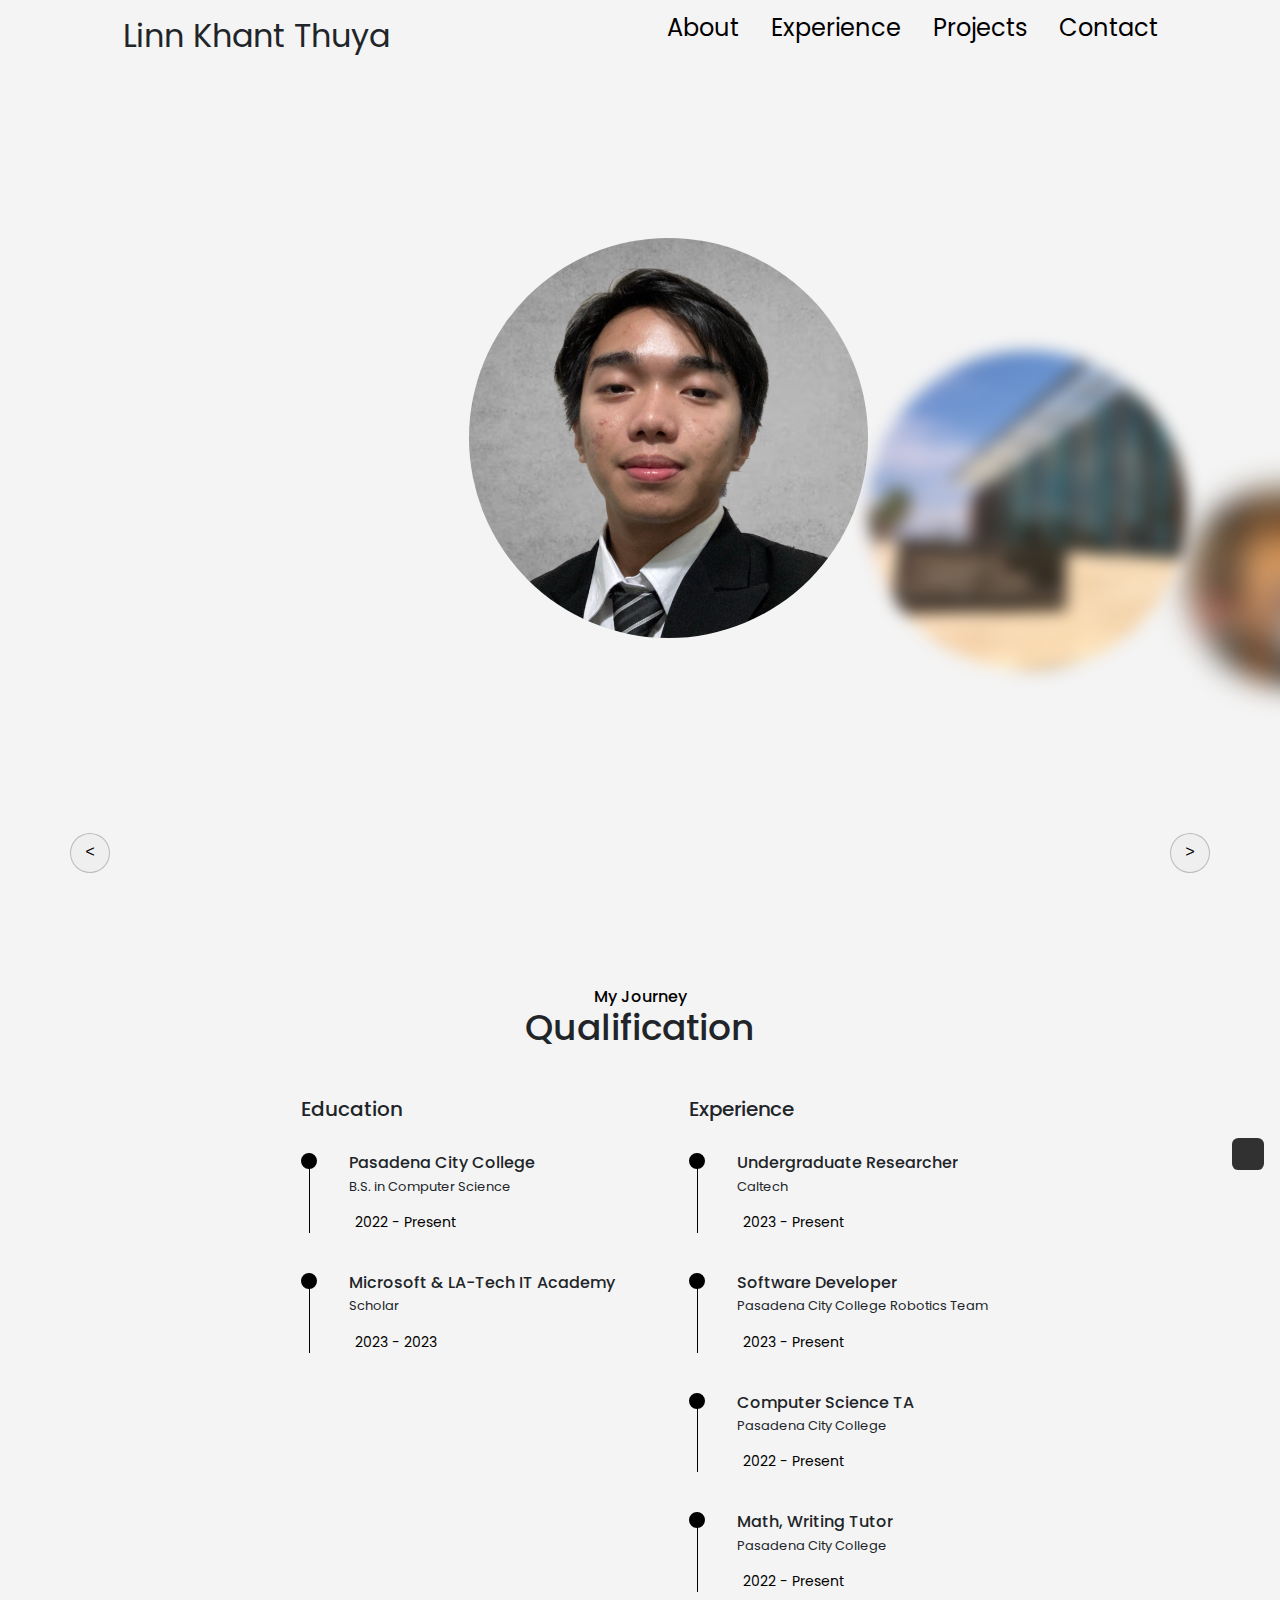
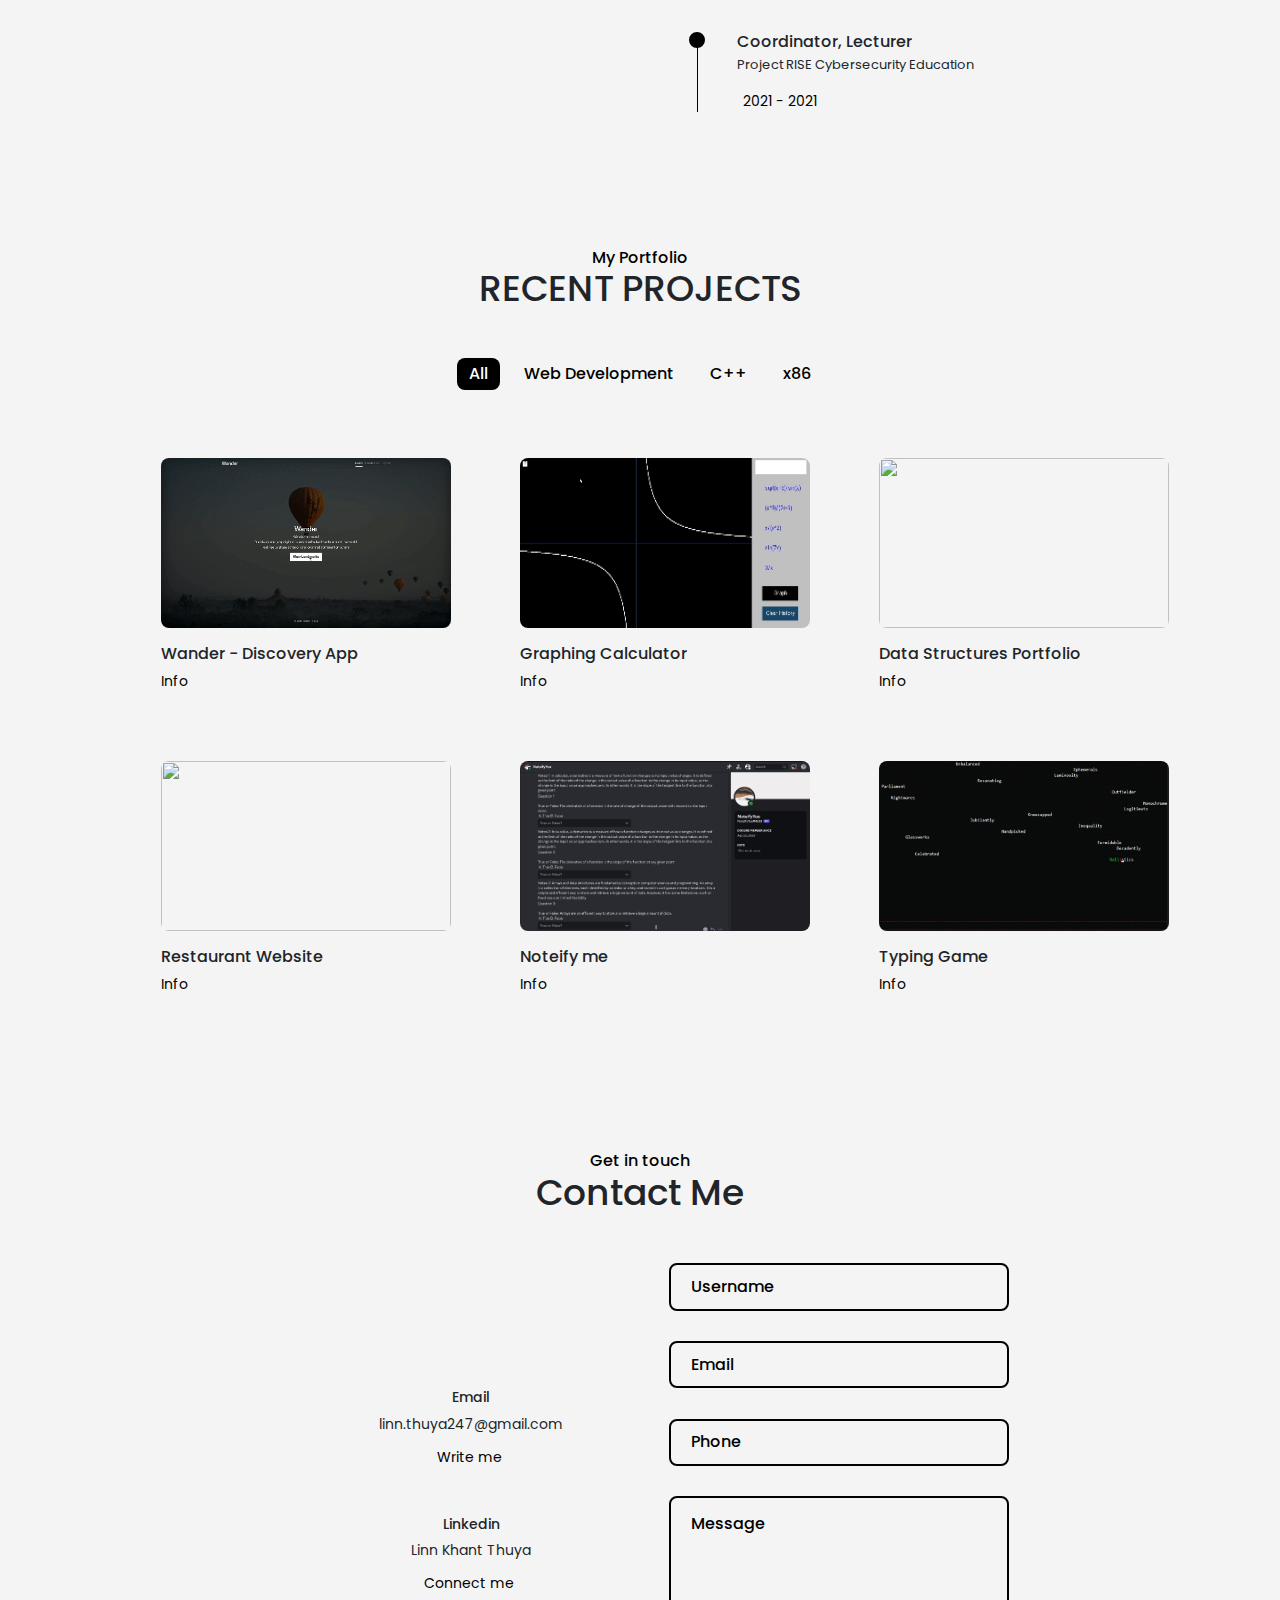
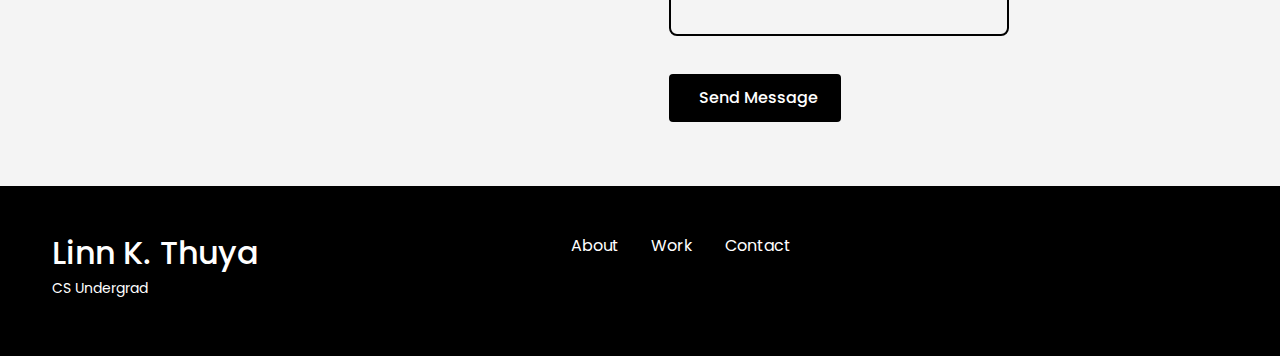
==== index.html @ 0dded54b "fixed z-index issue" ====
<!DOCTYPE html>
<html lang="en">
<head>
    <meta charset="UTF-8">
    <meta name="viewport" content="width=device-width, initial-scale=1.0">
    <title>Linn Thuya Portfolio</title>

    <!-- BOOTSTRAP -->
    <link href="https://cdn.jsdelivr.net/npm/bootstrap@5.3.3/dist/css/bootstrap.min.css" rel="stylesheet" integrity="sha384-QWTKZyjpPEjISv5WaRU9OFeRpok6YctnYmDr5pNlyT2bRjXh0JMhjY6hW+ALEwIH" crossorigin="anonymous">
    <link rel="stylesheet" href="assets/css/styles.css">
    <link rel="stylesheet" href="assets/css/mediaqueries.css">
    <!--========== FOR MAIN CAROUSEL ==========-->
    <link rel="stylesheet" href="assets/css/main_carousel.css">
    <!--========== FOR PROJECTS ==========-->
    <link rel="stylesheet" href="assets/css/port_folio.css">
    <!--========== UNICONS ==========-->
    <link rel="stylesheet" href="https://unicons.iconscout.com/release/v4.0.0/css/line.css">
    <!--========== BOXICONS ==========-->
    <link href='https://unpkg.com/boxicons@2.1.1/css/boxicons.min.css' rel='stylesheet'>

    <!--========== SWIPER CSS ==========-->
    <link rel="stylesheet" href="assets/css/swiper-bundle.min.css">

    
    
</head>
<body>

    <nav class="desktop-nav">
        <div class="logo">Linn Khant Thuya</div>
        <div>
            <ul class="nav-links">
                <li><a href="#about">About</a></li>
                <li><a href="#experience">Experience</a></li>
                <li><a href="#projects">Projects</a></li>
                <li><a href="#contact">Contact</a></li>
            </ul>
        </div>
    </nav>
    <!-- For Responsive -->
    <nav class="hamburger-nav">
        <div class="logo">Linn Khant Thuya </div>
        <div class="hamburger-menu">
            <div class="hamburger-icon" onclick="toggleMenu()">
                <!-- spans are just there to create black lines -->
                <span></span>
                <span></span>
                <span></span>
            </div>
            <div class="hamburger-links">
                <li><a href="#about" onclick="toggleMenu()">About</a></li>
                <li><a href="#experience" onclick="toggleMenu()">Experience</a></li>
                <li><a href="#projects" onclick="toggleMenu()">Projects</a></li>
                <li><a href="#contact" onclick="toggleMenu()">Contact</a></li>
            </div>
        </div>
    </nav>
    <div class="carousel">
        <div class="list">
            
            <div class="item">
                <img src="images/linn_hiking.jpg">
                <div class="introduce">
                    <div class="title">Lastly,</div>
                    <div class="topic">I HIKE!</div>
                    <div class="des">
                        <!-- 20 lorem -->
                        I enjoy being outdoors in my free time, and mountains are my favorite buddy to exercise with. This is me during my hike to Mountain High this Spring!
                    </div>
            
                </div>
            </div>
            <div class="item">
                <img src="images/linkedinpic.jpeg">
                <div class="introduce">
                    <div class="title">Hello World! I'm <a href="#">hi</a></div>
                    <div class="topic">Linn K. Thuya</div>
                    <div class="des">
                        <!-- 20 lorem -->
                        <!-- I am a CS undergrad who loves solving problems to bring us a better place. My curiosity has led me to different places from various programming paradigms to research and hardware.  I absolutely love trying out new stuff, and SWIPE RIGHT to find out more about me and what I am doing right now! -->

                        I'm a CS undergrad at Pasadena City College passionate about software development, research, and hardware. Always eager to try new things! CLICK RIGHT to learn more about me and what I'm up to! 
                    </div>
            
                </div>
            </div>

            <div class="item">
                <img src="images/cheninstitute2_cropped.jpeg">
                <div class="introduce">
                    <div class="title">I'm an undergrad research mentee at</div>
                    <div class="topic">Caltech</div>
                    <div class="des">
                        <!-- 20 lorem -->
                        Under the guidance of a post-doctorate at Caltech, I contribute to the research of mammalian brain response mechanisms through dry and wet labs. My favorite part is where I have to write Python and MatLab scripts!
                    </div>
            
                </div>
            </div>
            <div class="item">
                <img src="images/PiDay_Cropped.jpeg">
                <div class="introduce">
                    <div class="title">I write code for a</div>
                    <div class="topic">Rover</div>
                    <div class="des">
                        <!-- 20 lorem -->
                        As a software developer for the PCC Robotics team, I contribute to Python and Arduino code for the Rover which will compete in the MATE ROV Global Competition 2024! The picture is our software team hosting an Arduino workshop at our school PI DAY!
                    </div>
            
                </div>
            </div>

            <div class="item">
                <img src="images/scholarship_grouppic.JPG">
                <div class="introduce">
                    <div class="title">I am a multiple</div>
                    <div class="topic">Scholarship Recipient</div>
                    <div class="des">
                        <!-- 20 lorem -->
                        As a student from a low-income family, scholarships are life-savers for my journey! I have been awarded multiple scholarships by my college, and the best one yet - I am the recipient of the biggest scholarship award in Fall 2023.
                    </div>
            
                </div>
            </div>
            <div class="item">
                <img src="images/certi.jpeg">
                <div class="introduce">
                    <div class="title">I also work as a</div>
                    <div class="topic">Tutor</div>
                    <div class="des">
                        <!-- 20 lorem -->
                        Back in the days, I volunteered as a Coordinator and a Coach of a non-profit Cybersecurity education startup and got me hooked to helping people with their education. Right now, I currently work as a tutor in three different departments at PCC ... and also a TA in a C++ class!
                    </div>
            
                </div>
            </div>
            <div class="item">
                <img src="images/spaceappscerti.jpeg">
                <div class="introduce">
                    <div class="title">I am a NASA SpaceApps 2023</div>
                    <div class="topic">Local Lead</div>
                    <div class="des">
                        <!-- 20 lorem -->
                        As the Project Chairs of the She.Codes club at PCC, I helped spearhead the NASA SpaceApps Hackathon 2023 in the Pasadena area. We recruited over a hundred students from diverse backgrounds, judges and seasoned mentors.
                    </div>
            
                </div>
            </div>
            <div class="item">
                <img src="images/SnowMan.jpg">
                <div class="introduce">
                    <div class="title">Meet my friend,</div>
                    <div class="topic">Snow Man</div>
                    <div class="des">
                        <!-- 20 lorem -->
                        I made Snowy, a snowman (that's how I name variables) during my hike to Mountain High. Thought I should list one of my biggest achievements in my portfolio.
                    </div>
            
                </div>
            </div>
        
        </div>
        <div class="arrows">
            <button id="prev"><</button>
            <button id="next">></button>
        </div>
    </div>

    <!--===== Qualification =====-->
    <section class="qualification section">
        <h2 data-heading="My Journey" class="section__title">Qualification</h2>

        

        <div class="qualification__container container grid">
            <div class="education">
                <h3 class="qualification__title">
                    <i class="uil uil-graduation-cap"></i> Education
                </h3>

                <div class="timeline">
                    <div class="timeline__item">
                        <div class="circle__dot"></div>
                        <h3 class="timeline__title">Pasadena City College</h3>
                        <p class="timeline__text">B.S. in Computer Science</p>
                        <span class="timeline__date"><i class="uil uil-calendar-alt"></i>
                            2022 - Present
                        </span>
                    </div>
                    <div class="timeline__item">
                        <div class="circle__dot"></div>
                        <h3 class="timeline__title">Microsoft & LA-Tech IT Academy</h3>
                        <p class="timeline__text">Scholar</p>
                        <span class="timeline__date"><i class="uil uil-calendar-alt"></i>
                            2023 - 2023
                        </span>
                    </div>
                </div>
            </div>

            <div class="experience">
                <h3 class="qualification__title">
                    <i class="uil uil-suitcase"></i> Experience
                </h3>

                <div class="timeline">
                    <div class="timeline__item">
                        <div class="circle__dot"></div>
                        <h3 class="timeline__title">Undergraduate Researcher</h3>
                        <p class="timeline__text">Caltech</p>
                        <span class="timeline__date"><i class="uil uil-calendar-alt"></i>
                            2023 - Present
                        </span>
                    </div>

                    <div class="timeline__item">
                        <div class="circle__dot"></div>
                        <h3 class="timeline__title">Software Developer</h3>
                        <p class="timeline__text">Pasadena City College Robotics Team</p>
                        <span class="timeline__date"><i class="uil uil-calendar-alt"></i>
                            2023 - Present
                        </span>
                    </div>

                    <div class="timeline__item">
                        <div class="circle__dot"></div>
                        <h3 class="timeline__title">Computer Science TA</h3>
                        <p class="timeline__text">Pasadena City College</p>
                        <span class="timeline__date"><i class="uil uil-calendar-alt"></i>
                            2022 - Present
                        </span>
                    </div>

                    <div class="timeline__item">
                        <div class="circle__dot"></div>
                        <h3 class="timeline__title">Math, Writing Tutor</h3>
                        <p class="timeline__text">Pasadena City College</p>
                        <span class="timeline__date"><i class="uil uil-calendar-alt"></i>
                            2022 - Present
                        </span>
                    </div>

                    <div class="timeline__item">
                        <div class="circle__dot"></div>
                        <h3 class="timeline__title">Coordinator, Lecturer</h3>
                        <p class="timeline__text">Project RISE Cybersecurity Education</p>
                        <span class="timeline__date"><i class="uil uil-calendar-alt"></i>
                            2021 - 2021
                        </span>
                    </div>

                </div>
            </div>

            
        </div>
    </section>

    <!--===== Work =====-->
    <section class="work section" id="work">
        <h2 data-heading="My Portfolio" class="section__title">RECENT PROJECTS</h2>

        <div class="work__filters">
            <span class="work__item active-work" data-filter="all">All</span>
            <span class="work__item" data-filter=".web">Web Development</span>
            <span class="work__item" data-filter=".cpp">C++</span>
            <span class="work__item" data-filter=".x86">x86</span>
        </div>

        <div class="work__container container grid">
            <div class="work__card mix web">
                <img src="gifs/WanderOverview.gif" alt="" class="work__img">
                <h3 class="work__title">Wander - Discovery App</h3>
                <span class="work__button" >Info
                    <i class="uil uil-arrow-right work__button-icon"></i>
                </span>
                <div class="portfolio__item-details">
                    <h3 class="details__title">Wander - Discovery App</h3>
                    <p class="details__description">
                        <ul class="details__list">
                            <li>register, authenticate, and perform CRUD functions on landmarks</li>
                            <li>explore and discover landmarks posted by other users</li>
                            <li>scroll around the map and leave reviews</li>
                            <li>offers a seamless experience for discovering new places</li>
                        </ul>
                    </p>
                    <ul class="details__info">
                        <li>Technologies - <span>html css node.js mongodb mapbox</span></li>
                        <li>Github - <span><a href="https://github.com/linnkhant07/WanderPersonalProject" target="_blank">Visit Repo &#8599;</a></span></li>
                    </ul>
                </div>
            </div>
            <div class="work__card mix cpp">
                <img src="gifs/graphingCalculator.gif" alt="" class="work__img">
                <h3 class="work__title">Graphing Calculator</h3>
                <span class="work__button">Info
                    <i class="uil uil-arrow-right work__button-icon"></i>
                </span>
                <div class="portfolio__item-details">
                    <h3 class="details__title">Graphing Calculator</h3>
                    <p class="details__description">
                        <ul class="details__list">
                            <li>input mathematical expressions and generate graphs</li>
                            <li>includes essential features like zooming, scrolling, and a history bar</li>
                            <li>provides a smooth experience for exploring mathematical concepts</li>
                            <li>stores previous functions in a text file for easy recall across sessions</li>
                        </ul>
                    </p>
                    <ul class="details__info">
                        <li>Technologies - <span>c++ sfml rpn shunting-yard </span></li>
                        <li>Github - <span><a href="https://github.com/linnkhant07/graphing_calculator" target="_blank">Visit Repo &#8599;</a></span></li>
                    </ul>
                </div>
            </div>
            <div class="work__card mix cpp">
                <img src="https://upload.wikimedia.org/wikipedia/commons/f/fd/AVL_Tree_Example.gif" alt="" class="work__img">
                <h3 class="work__title">Data Structures Portfolio</h3>
                <span class="work__button">Info
                    <i class="uil uil-arrow-right work__button-icon"></i>
                </span>
                <div class="portfolio__item-details">
                    <h3 class="details__title">Data Structures Portfolio</h3>
                    <p class="details__description">
                    <ul class="details__list">
                        <li>collection of projects from OOP and Data Structures courses.</li>
                        <li>covers AVL trees, binary trees, heaps, stacks, queues, and various linked lists.</li>
                        <li>emphasizes object-oriented design principles and class implementations.</li>
                        <li>includes a suite of unit tests for validation and verification purposes.</li>
                    </ul>   
                        </p>
                    <ul class="details__info">
                        <li>Technologies - <span>c++</span></li>
                        <li>Github - <span><a href="https://github.com/linnkhant07/Data-Structures-PortFolio" target="_blank">Visit Repo &#8599;</a></span></li>
                    </ul>
                </div>
            </div>

            <div class="work__card mix web">
                <img src="gifs/restaurant.gif" alt="" class="work__img">
                <h3 class="work__title">Restaurant Website</h3>
                <span class="work__button">Info
                    <i class="uil uil-arrow-right work__button-icon"></i>
                </span>
                <div class="portfolio__item-details">
                    <h3 class="details__title">Restaurant Website</h3>
                    <p class="details__description">A prototype frontend website for a local Burmese restaurant. It showcases the restaurant's menu, today's specials, location, and contact information, providing visitors with an easy-to-use interface to explore the restaurant's offerings.</p>
                    <ul class="details__info">
                        <li>Technologies - <span>html css bootstrap</span></li>
                        <li>Github - <span><a href="https://github.com/linnkhant07/Restaurant-Website/tree/main" target="_blank">Visit Repo &#8599;</a></span></li>
                    </ul>
                </div>
            </div>

            <div class="work__card mix web">
                <img src="gifs/NoteifyMe.gif" alt="" class="work__img">
                <h3 class="work__title">Noteify me</h3>
                <span class="work__button">Info
                    <i class="uil uil-arrow-right work__button-icon"></i>
                </span>
                <div class="portfolio__item-details">
                    <h3 class="details__title">Noteify Me</h3>
                    <p class="details__description"><ul class="details__list">
                        <li>enhance learning through automatic active recall</li>
                        <li>store your school notes and get them turned into interactive quizzes</li>
                        <li>receive daily quiz questions on Discord</li>
                        <li>get instant feedback on your quiz answers</li>
                        <li>project built for UCLA Hacks 2023</li>
                    </ul></p>
                    <ul class="details__info">
                        <li>Technologies - <span>node.js mongodb openai-api discord-api</span></li>
                        <li>Github - <span><a href="https://github.com/linnkhant07/NoteifyMe-UCLA-HACKS23" target="_blank">Visit Repo &#8599;</a></span></li>
                    </ul>
                </div>
            </div>
            <div class="work__card mix x86">
                <img src="images/TypingGame.jpg" alt="" class="work__img">
                <h3 class="work__title">Typing Game</h3>
                <span class="work__button">Info
                    <i class="uil uil-arrow-right work__button-icon"></i>
                </span>
                <div class="portfolio__item-details">
                    <h3 class="details__title">Assembly Typing Game</h3>
                    <p class="details__description">
                        <ul class="details__list">
                            <li>practice typing while familiarizing with assembly language</li>
                            <li>offers three difficulties - easy, medium and hard</li>
                            <li>Monitor your progress via a scoring system</li>
                            <li>navigate through a user-friendly interface</li>
                     </ul>
                </p>
                    <ul class="details__info">
                        <li>Technologies - <span>Assemblyx86 Irvine-Library</span></li>
                        <li>Github - <span><a href="https://github.com/linnkhant07/Typing-Game" target="_blank">Visit Repo &#8599;</a></span></li>
                    </ul>
                </div>
            </div>

        </div>
    </section>
    
    <!-- Portfolio Popup -->
    <div class="portfolio__popup">
        <div class="portfolio__popup-inner">
            <div class="portfolio__popup-content grid">
                <span class="portfolio__popup-close"><i class="uil uil-times"></i></span>
                <div class="pp__thumbnail">
                    <img src="assets/img/work-2.webp" alt="" class="portfolio__popup-img">
                </div>
                <div class="portfolio__popup-info">
                    <div class="portfolio__popup-subtitle">Featured - <span>Design</span></div>
                    <div class="portfolio__popup-body">
                        <h3 class="details__title">App for tecnology & services</h3>
                        <p class="details__description">Lorem ipsum, dolor sit amet consectetur adipisicing elit.
                            Earum impedit voluptatibus minima.</p>
                        <ul class="details__info">
                            <li>Created - <span>4 dec 2020</span></li>
                            <li>Technologies - <span>html css</span></li>
                            <li>Role - <span>frontend</span></li>
                            <li>View - <span><a href="#">www.domain.com</a></span></li>
                        </ul>
                    </div>
                </div>
            </div>
        </div>
    </div>

    <!--===== Contact =====-->
    <section class="contact section" id="contact">
        <h2 data-heading="Get in touch" class="section__title">Contact Me</h2>

        <div class="contact__container container grid">
            <div class="contact__content">
                <div class="contact__info">
                    <div class="contact__card">
                        <i class="uil uil-envelope-edit contact__card-icon"></i>
                        <h3 class="contact__card-title">Email</h3>
                        <span class="contact__card-data">linn.thuya247@gmail.com</span>
                        <a href="mailto:examplemail@gmail.com" class="contact__button">
                            Write me <i class="uil uil-arrow-right contact__button-icon"></i>
                        </a>
                    </div>

                    <div class="contact__card">
                        <i class="uil uil-linkedin contact__card-icon"></i>
                        <h3 class="contact__card-title">Linkedin</h3>
                        <span class="contact__card-data">Linn Khant Thuya</span>
                        <a href="https://www.linkedin.com/in/linn-khant-thuya-b82155269/" class="contact__button">
                            Connect me <i class="uil uil-arrow-right contact__button-icon"></i>
                        </a>
                    </div>

                </div>
            </div>

            <div class="contact__content">
                <form action="" class="contact__form">
                    <div class="input__container">
                        <input type="text" class="input">
                        <label for="">Username</label>
                        <span>Username</span>
                    </div>
                    <div class="input__container">
                        <input type="email" class="input">
                        <label for="">Email</label>
                        <span>Email</span>
                    </div>
                    <div class="input__container">
                        <input type="tel" class="input">
                        <label for="">Phone</label>
                        <span>Phone</span>
                    </div>
                    <div class="input__container textarea">
                        <textarea name="" id="" class="input"></textarea>
                        <label for="">Message</label>
                        <span>Message</span>
                    </div>
                    <button type="submit" class="button"><i class="uil uil-navigator button__icon"></i>
                        Send Message
                    </button>
                </form>
            </div>
        </div>
    </section>    

    <!--========== FOOTER ==========-->
    <footer class="footer">
        <div class="footer__bg">
            <div class="footer__container container grid">
                <div>
                    <h1 class="footer__title">Linn K. Thuya</h1>
                    <span class="footer__subtitle">CS Undergrad</span>
                </div>

                <ul class="footer__links">
                    <li>
                        <a href="#services" class="footer__link">About</a>
                    </li>
                    <li>
                        <a href="#work" class="footer__link">Work</a>
                    </li>
                    <li>
                        <a href="#contact" class="footer__link">Contact</a>
                    </li>
                </ul>

                <div class="footer__socials">
                    <a href="https://www.facebook.com/" target="_blank" class="footer__social">
                        <i class="uil uil-facebook-f"></i>
                    </a>
                    <a href="https://www.instagram.com/" target="_blank" class="footer__social">
                        <i class="uil uil-instagram"></i>
                    </a>
                    <a href="https://twitter.com/" target="_blank" class="footer__social">
                        <i class="uil uil-twitter"></i>
                    </a>
                </div>
            </div>
        </div>
    </footer>

     <!--========== SCROLL UP ==========-->
    <a href="#" class="scrollup" id="scroll-up">
        <i class="bx bx-up-arrow-alt scrollup__icon"></i>
    </a>
    <!--========== MIXITUP FILTER ==========-->
    <script src="assets/js/mixitup.min.js"></script>

    <!--========== SWIPER JS ==========-->
    <script src="assets/js/swiper-bundle.min.js"></script>

    <!--========== FORMATTING ==========-->
    <script src="assets/js/script.js"></script>
    <!--========== FOR MAIN CAROUSEL ==========-->
    <script src="assets/js/main_carousel.js"></script>
     <!--========== MIX IT UP ==========-->
    <script src="assets/js/mixitup.min.js"></script>
    <!--========== FOR PROJECTS ==========-->
    <script src="assets/js/port_folio.js"></script>
    <script src="https://cdn.jsdelivr.net/npm/bootstrap@5.3.3/dist/js/bootstrap.bundle.min.js" integrity="sha384-YvpcrYf0tY3lHB60NNkmXc5s9fDVZLESaAA55NDzOxhy9GkcIdslK1eN7N6jIeHz" crossorigin="anonymous"></script>
</body>
</html>
---- assets/css/styles.css ----
@import url('https://fonts.googleapis.com/css2?family=Lato:wght@300;400;700&display=swap');

*{
    margin: 0;
    padding:  0;
}

body {
    font-family: "Lato", sans-serif;
}

html{
    scroll-behavior: smooth;
}

p{
    color: rbg(85, 85, 85);
}

/* Transition */

a, .btn{
    /* ease all transitions */
    transition: all 300ms ease;
}

/* DESKTOP - NAV BAR */
/* change style to flex-box */

nav, .nav-links{
    display: flex;
}

nav {
    justify-content: space-around; /*for horizontal*/
    align-items: center;    /* for vertical */
    height: 8vh;
}

.nav-links{
    list-style: none; 
    gap: 2rem;
    font-size: 1.5rem;
    
}

a{
    color: black;
    text-decoration: none;
}

.hey{
    color: blue;
}

.nav-links:hover::after{
    display: none;
}

.title a:hover{
    color: red;
}

a:hover{
    color: grey;
    text-decoration: underline;
    text-underline-offset: 1rem;
    text-decoration-color: grey;
    transition: text-decoration 0ms ease;
    
}

.desktop-nav .logo{
    font-size: 2rem;
}

.desktop-nav .logo:hover{
    cursor: default;
}

/* HAMBURGER MENU */

.hamburger-nav .logo{
    font-size: 1.5rem;
}

.hamburger-nav{
    display: none;
}

/* to contain the absolute elements inside */
.hamburger-menu{
    position: relative;
    display: inline-block;
}

.hamburger-icon{
    display: flex;
    flex-direction: column;
    /* space-between will now apply in column direction */
    justify-content: space-between;
    height: 24px;
    width: 30px;
    cursor: pointer;
}

.hamburger-icon span{
    width: 100%;
    height: 2px;
    background-color: black;
    transition: all 0.3 ease-in-out;
}

.hamburger-links{
    position: absolute;
    /* 100% of parent / ham-menu away */
    top: 100%;
    right: 0; 
    background-color: white; /* as wide as necessary to fit contents */
    width: fit-content; 

    /* to hide links initially // could use display:none as well */
    max-height: 0; 
    /* to hide anything that exceeds max-height */
    overflow: hidden; 

    transition: all 0.3 ease-in-out;
}

.hamburger-links a{
    display: block;
    padding: 10px;
    text-align: center;
    font-size: 1.5rem;
    color: black;
    text-decoration: none;
    transition: all 0.3 ease-in-out;
}

.hamburger-links li{
    list-style: none;
}

/* to toggle the menu display */
.hamburger-links.open {
    max-height: 300px;
}

/* all these blocks below just turn three-lines into a cross */

.hamburger-icon.open span:first-child{
    transform: rotate(45deg) translate(10px, 5px);
}

.hamburger-icon.open span:nth-child(2){
    opacity: 0;
}

.hamburger-icon.open span:last-child{
    transform: rotate(-45deg) translate(10px, -5px);
}

.hamburger-icon span:first-child{
    transform: none;
    transform: 1;
    transform: none;
}

/*=============== SIDEBAR ===============*/
.sidebar {
    position: fixed;
    width: 100px;
    height: 100vh;
    background-color: white;
    border-right: 1px solid var(--box-color);
    transition: .5s;
    
}
.nav__logo {
    position: absolute;
    left: 0;
    right: 0;
    top: 1.8rem;
    width: 40px;
    height: 40px;
    border-radius: 50%;
    background-color: var(--skin-color);
    text-align: center;
    margin: auto;
}

.nav__logo-text {
    font-size: 1.125rem;
    color: var(--title-color);
    font-weight: var(--font-bold);
    line-height: 40px;
}

.nav__menu {
    position: fixed;
    transform: rotate(-90deg) translateX(-100%);
    transform-origin: left top;
    width: 100vh;
}

.menu {
    display: flex;
}

.nav__list {
    display: flex;
    flex-direction: row-reverse;
    margin: -2px auto 0 auto;
}

.nav__link {
    float: right;
    height: 100%;
    line-height: 100px;
    padding: 0 1rem;
    color: var(--title-color);
    font-weight: var(--font-medium);
    position: relative;
    transition: .4s;
}

.btn__share {
    position: absolute;
    bottom: 1.8rem;
    left: 0;
    right: 0;
    text-align: center;
}

.social__share {
    font-size: 1.5rem;
}

.nav__toggle {
    height: 32px;
    width: 36px;
    cursor: pointer;
    position: fixed;
    right: 1.5rem;
    top: 2rem;
    font-size: 1.2rem;
    border-radius: .25rem;
    background-color: var(--skin-color);
    color: var(--title-color);
    display: none;
    justify-content: center;
    align-items: center;
    z-index: var(--z-fixed);
}

.nav__close {
    font-size: 1.5rem;
    position: absolute;
    top: 1rem;
    right: 1.25rem;
    cursor: pointer;
    display: none;
}

/* Active Link */
.nav__link.active-link, .nav__link:hover {
    color: var(--skin-color);
}

.nav__link.active-link::after, .nav__link:hover::after {
    position: absolute;
    content: '';
    width: 6px;
    height: 6px;
    background-color: var(--skin-color);
    border-radius: 50%;
    bottom: 1.8rem;
    left: 0;
    right: 0;
    margin: auto;
}

.main{
    margin-left: 100px;
}

/*===== Qualification Section =====*/

.qualification__container {
    grid-template-columns: repeat(2, 340px);
    column-gap: 3rem;
    justify-content: center;
}

.qualification__title {
    font-size: var(--h3-font-size);
    font-weight: var(--font-medium);
    margin-bottom: var(--mb-2);
}

.timeline__item {
    position: relative;
    padding-left: 3rem;
    margin-bottom: var(--mb-2-5);
}

.timeline__item:last-child {
    margin-bottom: 0;
}

.timeline__item::before {
    content: '';
    width: 1px;
    position: absolute;
    left: .47rem;
    top: 0;
    height: 100%;
    background-color: var(--skin-color);
}

.circle__dot {
    position: absolute;
    left: 0;
    top: 0;
    height: 1rem;
    width: 1rem;
    border: 2px solid var(--skin-color);
    border-radius: 50%;
    background-color: black;
    transition: .3s;
}

.timeline__item:hover .circle__dot {
    background-color: white;
}

.timeline__title {
    font-size: var(--normal-font-size);
    font-weight: var(--font-medium);
    margin-bottom: var(--mb-0-25);
}

.timeline__text {
    font-size: var(--smaller-font-size);
    margin-bottom: var(--mb-1);
}

.timeline__date {
    display: flex;
    align-items: center;
    column-gap: .4rem;
    font-size: var(--small-font-size);
    color: var(--skin-color);
}
---- assets/css/mediaqueries.css ----
/* when screen becomes under 1200px */
@media screen and (max-width:1200px) {

    .desktop-nav{
        display: none;
    }

    .hamburger-nav{
        display: flex;
    }
}
---- assets/css/main_carousel.css ----
@import url('https://fonts.googleapis.com/css2?family=Poppins:ital,wght@0,100;0,200;0,300;0,400;0,500;0,600;0,700;0,800;0,900;1,100;1,200;1,300;1,400;1,500;1,600;1,700;1,800;1,900&display=swap');
body{
    margin: 0;
    background-color: #F4F4F4;
    font-family: "Poppins", sans-serif;
}
:root{
    --item1-transform: translateX(-100%) translateY(-5%) scale(1.5);
    --item1-filter: blur(30px);
    --item1-zIndex: 11;
    --item1-opacity: 0;

    --item2-transform: translateX(0);
    --item2-filter: blur(0px);
    --item2-zIndex: 10;
    --item2-opacity: 1;

    --item3-transform: translate(50%,10%) scale(0.8);
    --item3-filter: blur(10px);
    --item3-zIndex: 9;
    --item3-opacity: 1;

    --item4-transform: translate(90%,20%) scale(0.5);
    --item4-filter: blur(30px);
    --item4-zIndex: 8;
    --item4-opacity: 1;
    
    --item5-transform: translate(120%,30%) scale(0.3);
    --item5-filter: blur(40px);
    --item5-zIndex: 7;
    --item5-opacity: 0;
}
header{
    width: 1140px;
    max-width: 90%;
    display: flex;
    justify-content: space-between;
    margin: auto;
    height: 50px;
    align-items: center;
}
header .logo{
    font-weight: bold;
}
header nav a{
    margin-left: 30px;
    text-decoration: none;
    color: #555;
    font-weight: 500;
}

/* carousel */
.carousel{
    position: relative;
    height: 90vh;
    overflow: hidden;
    margin-top: 1px;
    z-index: -1;
}

.carousel .list{
    position: absolute;
    width: 1140px;
    max-width: 90%;
    height: 90%;
    left: 50%;
    transform: translateX(-50%);
}
.carousel .list .item{
    position: absolute;
    left: 0%;
    width: 70%;
    height: 100%;
    font-size: 15px;
    transition: left 0.5s, opacity 0.5s, width 0.5s;
}
.carousel .list .item:nth-child(n + 6){
    opacity: 0;
}
.carousel .list .item:nth-child(2){
    z-index: 10;
    transform: translateX(0);
}
.carousel .list .item img{
    width: 50%;
    position: absolute;
    right: 0;
    top: 50%;
    transform: translateY(-50%);
    transition: right 1.5s;
}

.carousel .list .item .introduce{
    opacity: 0;
    pointer-events: none;
}
.carousel .list .item:nth-child(2) .introduce{
    opacity: 1;
    pointer-events: auto;
    width: 400px;
    position: absolute;
    top: 50%;
    transform:  translateY(-50%);
    transition: opacity 0.5s;
}
.carousel .list .item .introduce .title{
    font-size: 2em;
    font-weight: 500;
    line-height: 1em;
}
.carousel .list .item .introduce .topic{
    font-size: 4em;
    font-weight: 500;
}
.carousel .list .item .introduce .des{
    font-size: medium;
    color: #5559;
}


.carousel .list .item:nth-child(1){
    transform: var(--item1-transform);
    filter: var(--item1-filter);
    z-index: var(--item1-zIndex);
    opacity: var(--item1-opacity);
    pointer-events: none;
}
.carousel .list .item:nth-child(3){
    transform: var(--item3-transform);
    filter: var(--item3-filter);
    z-index: var(--item3-zIndex);
}
.carousel .list .item:nth-child(4){
    transform: var(--item4-transform);
    filter: var(--item4-filter);
    z-index: var(--item4-zIndex);
}
.carousel .list .item:nth-child(5){
    transform: var(--item5-transform);
    filter: var(--item5-filter);
    opacity: var(--item5-opacity);
    pointer-events: none;
}
/* animation text in item2 */
.carousel .list .item:nth-child(2) .introduce .title,
.carousel .list .item:nth-child(2) .introduce .topic,
.carousel .list .item:nth-child(2) .introduce .des{
    opacity: 0;
    animation: showContent 0.5s 1s ease-in-out 1 forwards;
}
@keyframes showContent{
    from{
        transform: translateY(-30px);
        filter: blur(10px);
    }to{
        transform: translateY(0);
        opacity: 1;
        filter: blur(0px);
    }
}
.carousel .list .item:nth-child(2) .introduce .topic{
    animation-delay: 1.2s;
}
.carousel .list .item:nth-child(2) .introduce .des{
    animation-delay: 1.4s;
}
.carousel .list .item:nth-child(2) .introduce .seeMore{
    animation-delay: 1.6s;
}
/* next click */
.carousel.next .item:nth-child(1){
    animation: transformFromPosition2 0.5s ease-in-out 1 forwards;
}
@keyframes transformFromPosition2{
    from{
        transform: var(--item2-transform);
        filter: var(--item2-filter);
        opacity: var(--item2-opacity);
    }
}
.carousel.next .item:nth-child(2){
    animation: transformFromPosition3 0.7s ease-in-out 1 forwards;
}
@keyframes transformFromPosition3{
    from{
        transform: var(--item3-transform);
        filter: var(--item3-filter);
        opacity: var(--item3-opacity);
    }
}
.carousel.next .item:nth-child(3){
    animation: transformFromPosition4 0.9s ease-in-out 1 forwards;
}
@keyframes transformFromPosition4{
    from{
        transform: var(--item4-transform);
        filter: var(--item4-filter);
        opacity: var(--item4-opacity);
    }
}
.carousel.next .item:nth-child(4){
    animation: transformFromPosition5 1.1s ease-in-out 1 forwards;
}
@keyframes transformFromPosition5{
    from{
        transform: var(--item5-transform);
        filter: var(--item5-filter);
        opacity: var(--item5-opacity);
    }
}
/* previous */
.carousel.prev .list .item:nth-child(5){
    animation: transformFromPosition4 0.5s ease-in-out 1 forwards;
}
.carousel.prev .list .item:nth-child(4){
    animation: transformFromPosition3 0.7s ease-in-out 1 forwards;
}
.carousel.prev .list .item:nth-child(3){
    animation: transformFromPosition2 0.9s ease-in-out 1 forwards;
}
.carousel.prev .list .item:nth-child(2){
    animation: transformFromPosition1 1.1s ease-in-out 1 forwards;
}
@keyframes transformFromPosition1{
    from{
        transform: var(--item1-transform);
        filter: var(--item1-filter);
        opacity: var(--item1-opacity);        
    }
}

/* detail  */
.carousel .list .item .detail{
    opacity: 0;
    pointer-events: none;
}
/* showDetail */
.carousel.showDetail .list .item:nth-child(3),
.carousel.showDetail .list .item:nth-child(4){
    left: 100%;
    opacity: 0;
    pointer-events: none;
}
.carousel.showDetail .list .item:nth-child(2){
    width: 100%;
}
.carousel.showDetail .list .item:nth-child(2) .introduce{
    opacity: 0;
    pointer-events: none;
}
.carousel.showDetail .list .item:nth-child(2) img{
    right: 50%;
}
.carousel.showDetail .list .item:nth-child(2) .detail{
    opacity: 1;
    width: 50%;
    position: absolute;
    right: 0;
    top: 50%;
    transform: translateY(-50%);
    text-align: right;
    pointer-events: auto;
}
.carousel.showDetail .list .item:nth-child(2) .detail .title{
    font-size: 4em;
}
.carousel.showDetail .list .item:nth-child(2) .detail .specifications{
    display: flex;
    gap: 10px;
    width: 100%;
    border-top: 1px solid #5553;
    margin-top: 20px;
}
.carousel.showDetail .list .item:nth-child(2) .detail .specifications div{
    width: 90px;
    text-align: center;
    flex-shrink: 0;
}
.carousel.showDetail .list .item:nth-child(2) .detail .specifications div p:nth-child(1){
    font-weight: bold;
}
.carousel.carousel.showDetail .list .item:nth-child(2) .checkout button{
    font-family: Poppins;
    background-color: transparent;
    border: 1px solid #5555;
    margin-left: 5px;
    padding: 5px 10px;
    letter-spacing: 2px;
    font-weight: 500;
}
.carousel.carousel.showDetail .list .item:nth-child(2) .checkout button:nth-child(2){
    background-color: #693EFF;
    color: #eee;
}
.carousel.showDetail .list .item:nth-child(2) .detail  .title,
.carousel.showDetail .list .item:nth-child(2) .detail  .des,
.carousel.showDetail .list .item:nth-child(2) .detail .specifications,
.carousel.showDetail .list .item:nth-child(2) .detail .checkout{
    opacity: 0;
    animation: showContent 0.5s 1s ease-in-out 1 forwards;
}
.carousel.showDetail .list .item:nth-child(2) .detail  .des{
    animation-delay: 1.2s;
}
.carousel.showDetail .list .item:nth-child(2) .detail .specifications{
    animation-delay: 1.4s;
}
.carousel.showDetail .list .item:nth-child(2) .detail .checkout{
    animation-delay: 1.6s;
}
.arrows{
    position: absolute;
    bottom: 10px;
    width: 1140px;
    max-width: 90%;
    display: flex;
    justify-content: space-between;
    left: 50%;
    transform: translateX(-50%);
}
#prev,
#next{
    width: 40px;
    height: 40px;
    border-radius: 50%;
    font-family: monospace;
    border: 1px solid #5555;
    font-size: large;
    bottom: 20%;
    left: 10%;
}
#next{
    left: unset;
    right: 10%;
}

.carousel.showDetail #prev,
.carousel.showDetail #next{
    opacity: 0;
    pointer-events: none;
}
.carousel::before{
    width: 500px;
    height: 300px;
    content: '';
    /* background-image: linear-gradient(70deg, #DC422A, blue); */
    position: absolute;
    z-index: -1;
    border-radius: 20% 30% 80% 10%;
    filter: blur(150px);
    top: 50%;
    left: 50%;
    transform: translate(-10%, -50%);
    transition: 1s;
}
.carousel.showDetail::before{
    transform: translate(-100%, -50%) rotate(90deg);
    filter: blur(130px);
}

.carousel img {
    /* width: 100%; Ensures the image fills the container 
    display: block; Removes any default spacing/margins 
    clip-path: circle(43% at center); This creates a circular clipping path */

    height: 400px;
    width: 400px;
    border-radius: 50%;
    object-fit: cover;
}

@media screen and (max-width: 1000px){
    /* ipad, tablets */
    .carousel .list .item{
        width: 90%;
    }
    .carousel.showDetail .list .item:nth-child(2) .detail .specifications{
        overflow: auto;
    }
    .carousel.showDetail .list .item:nth-child(2) .detail .title{
        font-size: 2em;
    }

}
@media screen and (max-width: 767px){
    /* mobile */
    .carousel{
        height: 600px;
    }
    .carousel .list .item{
        width: 100%;
        font-size: 10px;
    }
    
    .carousel .list{
        height: 100%;
    }
    .carousel .list .item:nth-child(2) .introduce{
        width: 50%;
    }
    
    .carousel .list .item img{
        width: 40%;
    }
    .carousel.showDetail .list .item:nth-child(2) .detail{
        backdrop-filter: blur(10px);
        font-size: small;
    }
    .carousel .list .item:nth-child(2) .introduce .des,
    .carousel.showDetail .list .item:nth-child(2) .detail .des{
        height: 100px;
        overflow: auto;
    }
    .carousel.showDetail .list .item:nth-child(2) .detail .checkout{
        display: flex;
        width: max-content;
        float: right;
    }

    .carousel img {
        height: auto;
        width: auto;
        border-radius: 0;
    }
}
---- assets/css/port_folio.css ----
/*=============== GOOGLE FONTS ===============*/
@import url('https://fonts.googleapis.com/css2?family=Poppins:wght@300;400;500;600&display=swap');

/*=============== VARIABLES CSS ===============*/
:root {
    /*===== Colors =====*/
    --hue-color:242;

    /* HSL Color Mode */
    --skin-color: black;
    --title-color: black;
    --text-color: black;
    --body-color: hsl(var(--hue-color), 19%, 5%);
    --box-color: #F4F4F4;
    --scroll-bar-color: hsl(var(--hue-color), 12%, 38%);
    --scroll-thumb-color: hsl(var(--hue-color), 12%, 26%);

    /* .5rem = 8px, 1rem = 16px, 1.5rem = 24px ... */
    --biggest-font-size: 3rem;
    --h1-font-size: 2.25rem;
    --h2-font-size: 1.5rem;
    --h3-font-size: 1.25rem;
    --normal-font-size: 1rem;
    --small-font-size: .875rem;
    --smaller-font-size: .813rem;

    /*===== Font Weight =====*/
    --font-medium: 500;
    --font-bold: 600;

    /*===== Margenes Bottom =====*/
    --mb-0-25: .25rem;
    --mb-0-5: .5rem;
    --mb-0-75: .75rem;
    --mb-1: 1rem;
    --mb-1-5: 1.5rem;
    --mb-2: 2rem;
    --mb-2-5: 2.5rem;
    --mb-3: 3rem;

    /*===== Z Index =====*/
    --z-fixed: 10;
    --z-modal: 100;
}

/* Responsive Typography */
@media screen and (max-width: 1024px) {
    :root {
        --biggest-font-size: 2rem;
        --h1-font-size: 1.5rem;
        --h2-font-size: 1.25rem;
        --h3-font-size: 1.125rem;
        --normal-font-size: .938rem;
        --small-font-size: .813rem;
        --smaller-font-size: .75rem;
    }
}

/*=============== BASE ===============*/


html {
    scroll-behavior: smooth;
}

ul {
    list-style: none;
}

img {
    max-width: 100%;
    height: auto;
}

button,
input {
    border: none;
    outline: none;
}

/*=============== LAYOUT ===============*/
.container {
    max-width: 1250px;
    margin-left: auto;
    margin-right: auto;
}

.grid {
    display: grid;
}

/*=============== REUSABLE CSS CLASSES ===============*/
.section {
    padding: 6.5rem 0 2rem;
}

.section__title {
    text-align: center;
    font-size: var(--h1-font-size);
    margin-bottom: var(--mb-3);
}

.section__title::before {
    content: attr(data-heading);
    display: block;
    font-size: var(--normal-font-size);
    font-weight: var(--font-medium);
    color: var(--skin-color);
}

/*===== Buttons =====*/
.button {
    display: inline-flex;
    align-items: center;
    column-gap: .5rem;
    background-color: var(--skin-color);
    color: white;
    padding: .75rem 1.4rem;
    border-radius: .25rem;
    font-weight: var(--font-medium);
    position: relative;
    z-index: 1;
}

.button::after {
    position: absolute;
    content: '';
    left: 0;
    top: 0;
    width: 100%;
    height: 100%;
    background-color: #343a40;
    z-index: -1;
    transform-origin: center;
    transform: scale(0);
    border-radius: .25rem;
    transition: .3s;
}

.button:hover::after {
    transform: scale(1);
} 

.button__icon {
    font-size: 1.25rem;
}

/*===== Work Section =====*/
.work__container {
    grid-template-columns: repeat(3, 330px);
    gap: 1.8rem;
    justify-content: center;
    padding-top: 1rem;
}

.work__filters {
    display: flex;
    justify-content: center;
    align-items: center;
    column-gap: .75rem;
    margin-bottom: 2rem;
}

.work__item  {
    cursor: pointer;
    color: var(--title-color);
    padding: .25rem .75rem;
    font-weight: var(--font-medium);
    border-radius: .5rem;
}

.work__card {
    background-color: var(--box-color);
    padding: 1.25rem;
    border-radius: .5rem;
}

.portfolio__item-details {
    display: none;
}

.work__img {
    border-radius: .5rem;
    margin-bottom: var(--mb-1);
}

.work__title {
    font-size: var(--normal-font-size);
    font-weight: var(--font-medium);
    margin-bottom: var(--mb-0-5);
}

.work__button {
    color: black;
    font-size: var(--small-font-size);
    display: flex;
    align-items: center;
    column-gap: .25rem;
    cursor: pointer;
}

.work__button-icon {
    font-size: 1rem;
    transition: .3s;
}

.work__button:hover .work__button-icon {
    transform: translateX(.25rem);
}

/* Active Item Work */
.active-work {
    background-color: black;
    color: white;
}

/* Portfolio Popup */
.portfolio__popup {
    position: fixed;
    top: 0;
    left: 0;
    right: 0;
    bottom: 0;
    background-color: rgba(0, 0, 0, 0.5);
    display: flex;
    justify-content: center;
    align-items: center;
    padding: 0 1rem;
    z-index: var(--z-modal);
    opacity: 0;
    visibility: hidden;
    transition: .3s;
}

.portfolio__popup.open {
    opacity: 1;
    visibility: visible;
}

.portfolio__popup-inner {
    background-color: var(--box-color);
    width: 900px;
    border-radius: .5rem;
    padding: 2.5rem;
    position: relative;
}

.portfolio__popup-content {
    grid-template-columns: repeat(2, 1fr);
    align-items: center;
    column-gap: 3rem;
}

.portfolio__popup-close {
    position: absolute;
    top: 1.5rem;
    right: 1.5rem;
    font-size: 1.5rem;
    color: red;
    cursor: pointer;
}

.portfolio__popup-img {
    border-radius: .5rem;
}

.portfolio__popup-subtitle {
    font-size: var(--smaller-font-size);
    margin-bottom: var(--mb-0-25);
}

.details__title {
    font-size: var(--h3-font-size);
    font-weight: var(--font-medium);
    margin-bottom: var(--mb-1);
}

.details__description {
    font-size: var(--small-font-size);
    margin-bottom: var(--mb-2);
}

.details__description ul {

    list-style-type: disc; /* Set the list style type to default bullet points */
}
.details__description li {

    text-decoration: underline; /* Set the list style type to default bullet points */
}

.details__list{
    list-style-type: disc;
    font-size: var(--small-font-size);
    margin-bottom: var(--mb-2);
}

.details__info li {
    margin-bottom: var(--mb-0-75);
    text-transform: capitalize;
    font-size: var(--small-font-size);
}

.details__info li:last-child {
    margin-bottom: 0;
}

.details__info li span {
    font-weight: normal;
}

.details__info li a {
    color: blue;
}

.work__img {
    width: 290px;
    height: 170px;
}


/*===== Contact Section =====*/
.contact__container {
    grid-template-columns: 300px 340px;
    column-gap: 3rem;
    justify-content: center;
    align-items: center;
}

.contact__info {
    display: grid;
    row-gap: 1rem;
}

.contact__card {
    background-color: var(--box-color);
    padding: 1rem;
    border-radius: .5rem;
    text-align: center;
}

.contact__card-icon {
    font-size: 1.6rem;
    color: var(--title-color);
    margin-bottom: var(--mb-0-25);
}

.contact__card-title,
.contact__card-data {
    font-size: var(--small-font-size);
}

.contact__card-title {
    font-weight: var(--font-medium);
}

.contact__card-data {
    display: block;
    margin-bottom: var(--mb-0-75);
}

.contact__button {
    color: var(--skin-color);
    font-size: var(--small-font-size);
    display: flex;
    align-items: center;
    justify-content: center;
    column-gap: .25rem;
    cursor: pointer;
}

.contact__button-icon {
    font-size: 1rem;
    transition: .3s;
}

.contact__button:hover .contact__button-icon {
    transform: translateX(.25rem);
}

.input__container {
    
    position: relative;
    margin-top: .1rem;
    margin-bottom: 1.9rem;
}

.input {
   
    
    width: 100%;
    border: 2px solid var(--text-color);
    background-color: transparent;
    padding: .6rem 1.2rem;
    color: var(--title-color);
    font-weight: var(--font-medium);
    font-size: var(--normal-font-size);
    letter-spacing: .5px;
    outline: none;
    border-radius: .50rem;
    transition: .3s;
}

textarea.input {
    
    padding: .8rem 1.2rem;
    min-height: 140px;
    border-radius: .50rem;
    resize: none;
    
}

.input__container label {
    
    position: absolute;
    top: 50%;
    left: 1rem;
    transform: translateY(-50%);
    padding: 0 .4rem;
    color: var(--text-color);
    font-size: 1rem;
    font-weight: var(--font-medium);
    pointer-events: none;
    z-index: 15;
    transition: .5s;
    
}

.input__container.textarea label {
    top: 1rem;
    transform: translateY(0);
}

.input__container span {
    
    position: absolute;
    top: 0;
    left: 25px;
    color: transparent;
    transform: translateY(-50%);
    font-size: var(--small-font-size);
    padding: 0 .4rem;
    pointer-events: none;
    z-index: var(--z-fixed);
    
}

.input__container span::before,
.input__container span::after {
    content: '';
    position: absolute;
    width: 10%;
    height: 5px;
    opacity: 0;
    background-color: #F4F4F4;
    top: 50%;
    transform: translateY(-50%);
    transition: .3s;
}

.input__container span::before {
    left: 50%;
}

.input__container span::after {
    right: 50%;
}

.input__container.focus label {
    top: 0;
    transform: translateY(-50%);
    left: 25px;
    font-size: var(--smaller-font-size);
}

.input__container.focus span::before,
.input__container.focus span::after {
    width: 50%;
    opacity: 1;
}

/*=============== FOOTER ===============*/
.footer {
    padding-top: 2rem;
    color: white;
}

.footer__container {
    grid-template-columns: repeat(3, 1fr);
    column-gap: 1.6rem;
}

.footer__bg {
    background-color: black;
    padding: 3rem 0 3.5rem;
}

.footer__title {
    font-size: 2rem;
    margin-bottom: var(--mb-0-25);
}

.footer__subtitle {
    font-size: var(--small-font-size);
}

.footer__links {
    display: flex;
    justify-self: center;
    column-gap: 2rem;
}

.footer__link:hover {
    color: #F4F4F4;
}

.footer__socials {
    justify-self: flex-end;
}

.footer__social {
    font-size: 1.25rem;
    margin-right: var(--mb-1-5);
}

.footer__social:hover {
    color: #F4F4F4;
}

.footer__copy {
    font-size: var(--smaller-font-size);
    text-align: center;
    margin-top: 4.5rem;
}

.footer__title,
.footer__subtitle,
.footer__link,
.footer__social {
    color: white;
}

/*=============== SCROLL UP ===============*/
.scrollup {
    position: fixed;
    right: 1rem;
    bottom: -30%;
    background: var(--skin-color);
    border-radius: .4rem;
    display: inline-flex;
    padding: .25rem;
    z-index: 10000;
    opacity: .8;
    transition: .4s;
}

.scrollup:hover {
    opacity: 1;
}

.scrollup__icon {
    font-size: 1.5rem;
    color: var(--title-color);
}

/* Show Scroll Up*/
.show-scroll {
    bottom: 3rem;
}

/* Show Scroll Up */


/*========== BREAKPOINTS ==========*/
/* For Large Devices */
@media screen and (max-width: 1408px) {
    .container {
        margin-left: var(--mb-2-5);
        margin-right: var(--mb-2-5);
    }
}

@media screen and (max-width: 1216px) {
    .about__container {
        column-gap: 2.5rem;
    }

    .about__description {
        padding-right: 0;
    }

    .work__container {
        grid-template-columns: repeat(2, 330px);
        gap: 2.5rem;
    }
}

@media screen and (max-width: 1024px) {
    .container {
        margin-left: var(--mb-1-5);
        margin-right: var(--mb-1-5);
    }

    .sidebar {
        width: 100%;
        z-index: 999;
        transform: translateX(-100%);
    }

    .show-sidebar {
        transform: translateX(0);
    }

    .nav__logo,
    .btn__share {
        display: none;
    }

    .nav__menu {
        height: 100%;
        width: 100%;
        transform: rotate(0deg) translateX(0);
        display: flex;
        justify-content: center;
    }

    .nav__list {
        flex-direction: column;
        height: 100%;
        justify-content: center;
        align-items: center;
    }

    .nav__link {
        padding: 1rem 0;
        line-height: 1.5;
    }

    .nav__link.active-link::after, .nav__link:hover::after {
        bottom: 0;
    }

    .nav__close {
        display: block;
    }

    .nav__toggle {
        display: flex;
    }

    .main {
        margin-left: 0;
    }

    .about__container {
        grid-template-columns: 1fr;
        row-gap: 2.5rem;
    }

    .about__img {
        width: 350px;
    }

    .about__data {
        text-align: center;
    }

    .about__info {
        justify-content: center;
    }

    .about__box {
        padding: .75rem .5rem;
    }

    .about__description {
        padding: 0 4rem;
        text-align: center;
    }

    .qualification__container {
        grid-template-columns: repeat(2, 290px);
    }

    .skills__container {
        grid-template-columns: 340px 300px;
    }

    .skills__list {
        row-gap: 1.7rem;
    }

    .work__card {
        padding: 1rem;
    }

    .work__img {
        margin-bottom: var(--mb-0-75);
    }

    .work__title {
        margin-bottom: var(--mb-0-25);
    }

    .services__container {
        grid-template-columns: repeat(3, 220px);
    }

    .testimonial__card {
        padding: 1.25rem 1.5rem;
    }

    .portfolio__item-details {
        margin-bottom: var(--mb-1-5);
    }

    .details__info li {
        margin-bottom: var(--mb-0-5);
    }

    .details__title {
        margin-bottom: var(--mb-0-75);
    }
}

/* For Medium Devices */
@media screen and (max-width: 768px) {
    .about__img {
        width: 250px;
    }

    .qualification__container {
        grid-template-columns: 290px;
        row-gap: 3rem;
    }

    .skills__container {
        grid-template-columns: 300px;
        row-gap: 3rem;
    }

    .work__container {
        grid-template-columns: 330px;
    }

    .services__container {
        grid-template-columns: repeat(2, 1fr);
        gap: 1.5rem;
    }

    .services__content {
        padding: 3.5rem .5rem 1.25rem 1.5rem;
    }

    .services__icon {
        font-size: 1.5rem;
    }

    .contact__container {
        grid-template-columns: 360px;
        row-gap: 3rem;
    }

    .footer__container {
        grid-template-columns: repeat(2, 1fr);
        row-gap: 3rem;
    }

    .footer__socials {
        justify-self: start;
    }

    .footer__links {
        flex-direction: column;
        row-gap: 1.5rem;
    }

    .footer__bg {
        padding: 2rem 0 3rem;
    }

    .footer__copy {
        margin-top: var(--mb-3);
    }

    .portfolio__popup-inner {
        width: 420px;
        padding: 2.8rem 1.5rem 2.5rem;
    }

    .portfolio__popup-content {
        grid-template-columns: 1fr;
        row-gap: 1.6rem;
    }

    .details__title {
        font-size: var(--normal-font-size);
    }

    .portfolio__popup-close {
        top: .5rem;
    }
}

@media screen and (max-width: 576px) {
    .nav__toggle {
        right: initial;
        left: 1.5rem;
    }

    .home {
        background-image: none;
        height: initial;
        align-items: initial;
        padding: 7rem 0 2rem;
    }

    .home__container {
        row-gap: 2rem;
    }

    .home__img {
        display: block;
        width: 250px;
        justify-self: center;
    }

    .home__social {
        left: initial;
        right: -1rem;
        flex-direction: column;
        row-gap: 3.5rem;
    }

    .home__social-follow {
        font-size: var(--smaller-font-size);
        transform: rotate(90deg);
    }

    .home__social-links {
        flex-direction: column;
        row-gap: .25rem;
    }

    .home__social-link {
        font-size: var(--normal-font-size);
    }

    .home__social-link:hover {
        transform: initial;
        transform: translateX(.25rem);
    }

    .my__info {
        display: none;
    }

    .about__info {
        grid-template-columns: repeat(3, 1fr);
    }

    .about__description {
        padding: 0;
    }

    .services__modal-content {
        padding: 4.5rem 1.5rem 2.5rem;
    }

    .services__modal-description {
        padding: 0;
    }

    .contact__container,
    .work__container {
        grid-template-columns: 300px;
    }

    .footer__container {
        grid-template-columns: 1fr;
    }

    .footer__links {
        justify-self: flex-start;
    }
}

/* For Small Devices */
@media screen and (max-width: 350px) {
    .container {
        margin-left: var(--mb-1);
        margin-right: var(--mb-1);
    }

    .home__img {
        width: 200px;
    }

    .home__title {
        font-size: var(--h1-font-size);
    }

    .home__subtitle {
        font-size: var(--normal-font-size);
    }

    .about__info {
        grid-template-columns: repeat(2, 1fr);
        row-gap: .5rem;
    }

    .contact__container,
    .work__container,
    .skills__container,
    .qualification__container {
        grid-template-columns: 1fr;
    }

    .skills__title {
        font-size: var(--normal-font-size);
    }

    .work__item {
        font-size: var(--small-font-size);
    }

    .work__filters {
        column-gap: .25rem;
    }

    .services__container {
        grid-template-columns: max-content;
    }

    .services__content {
        padding-right: 3.5rem;
    }
}
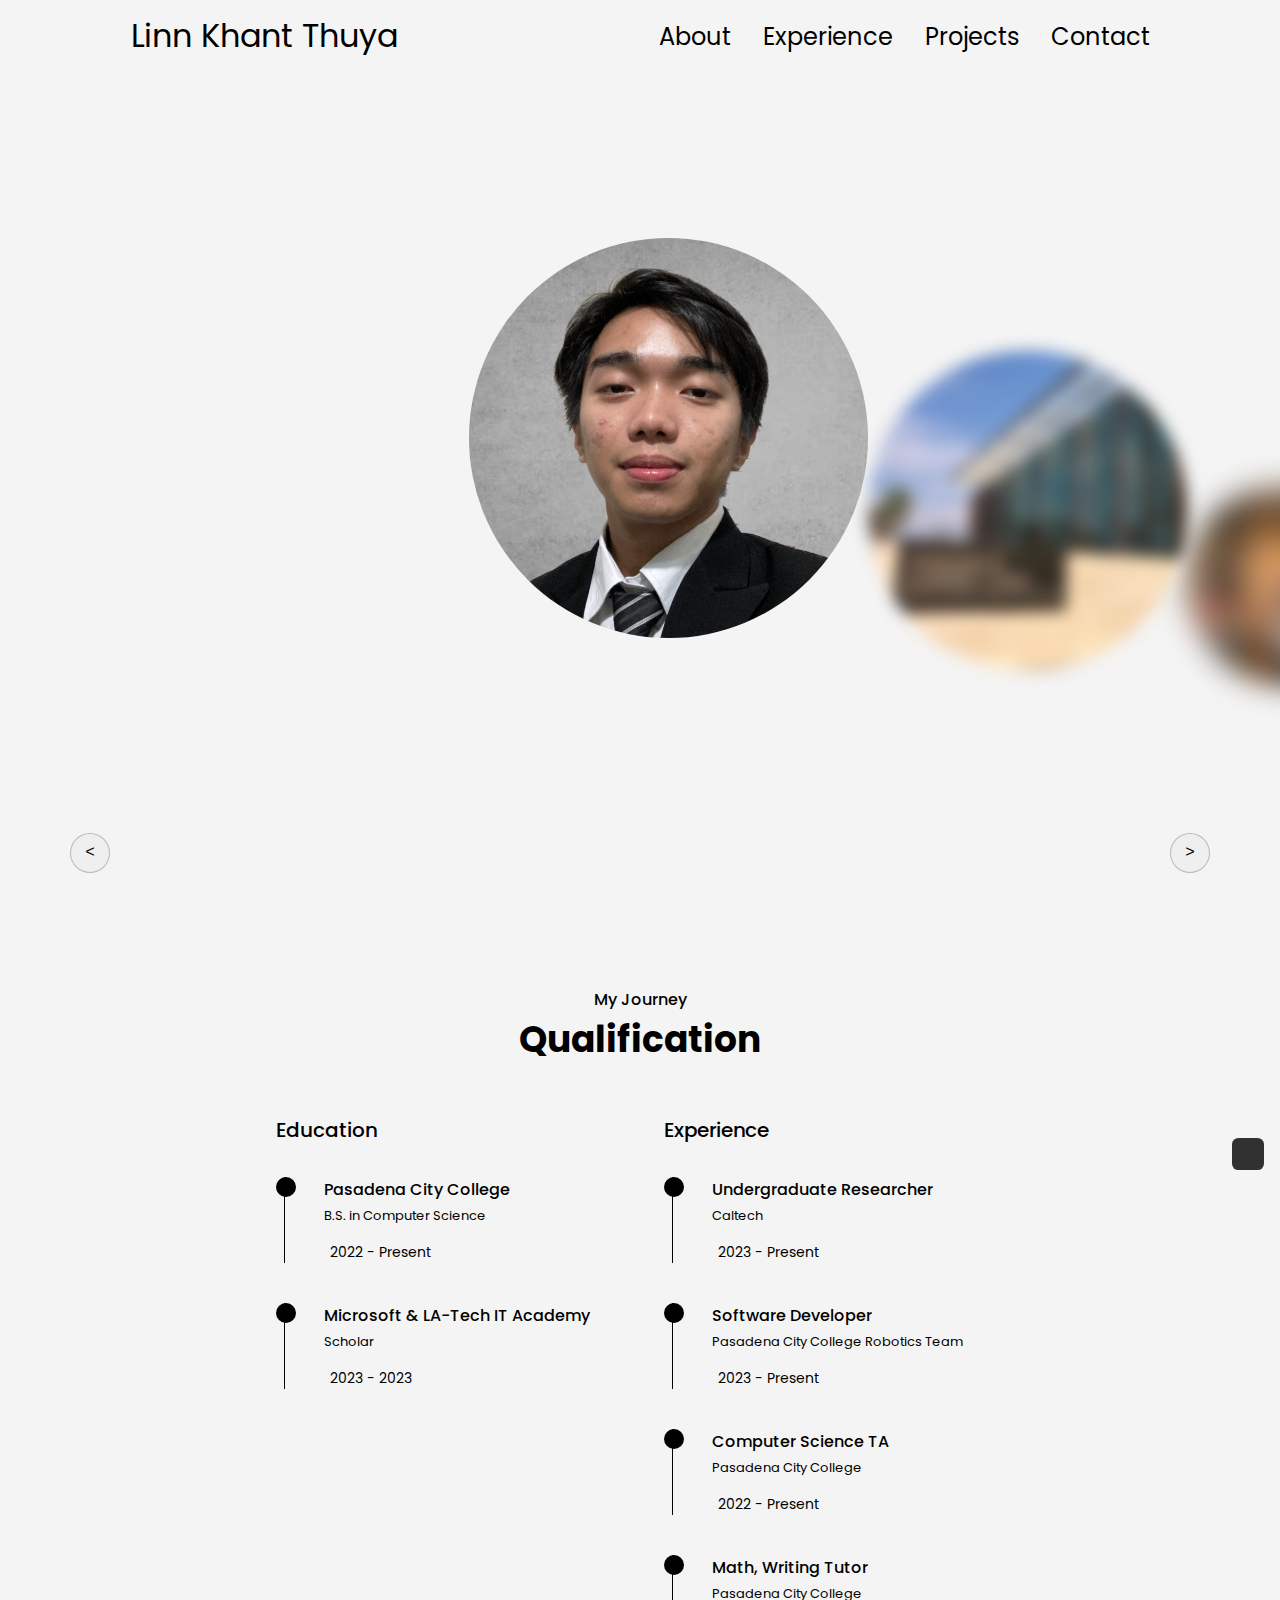
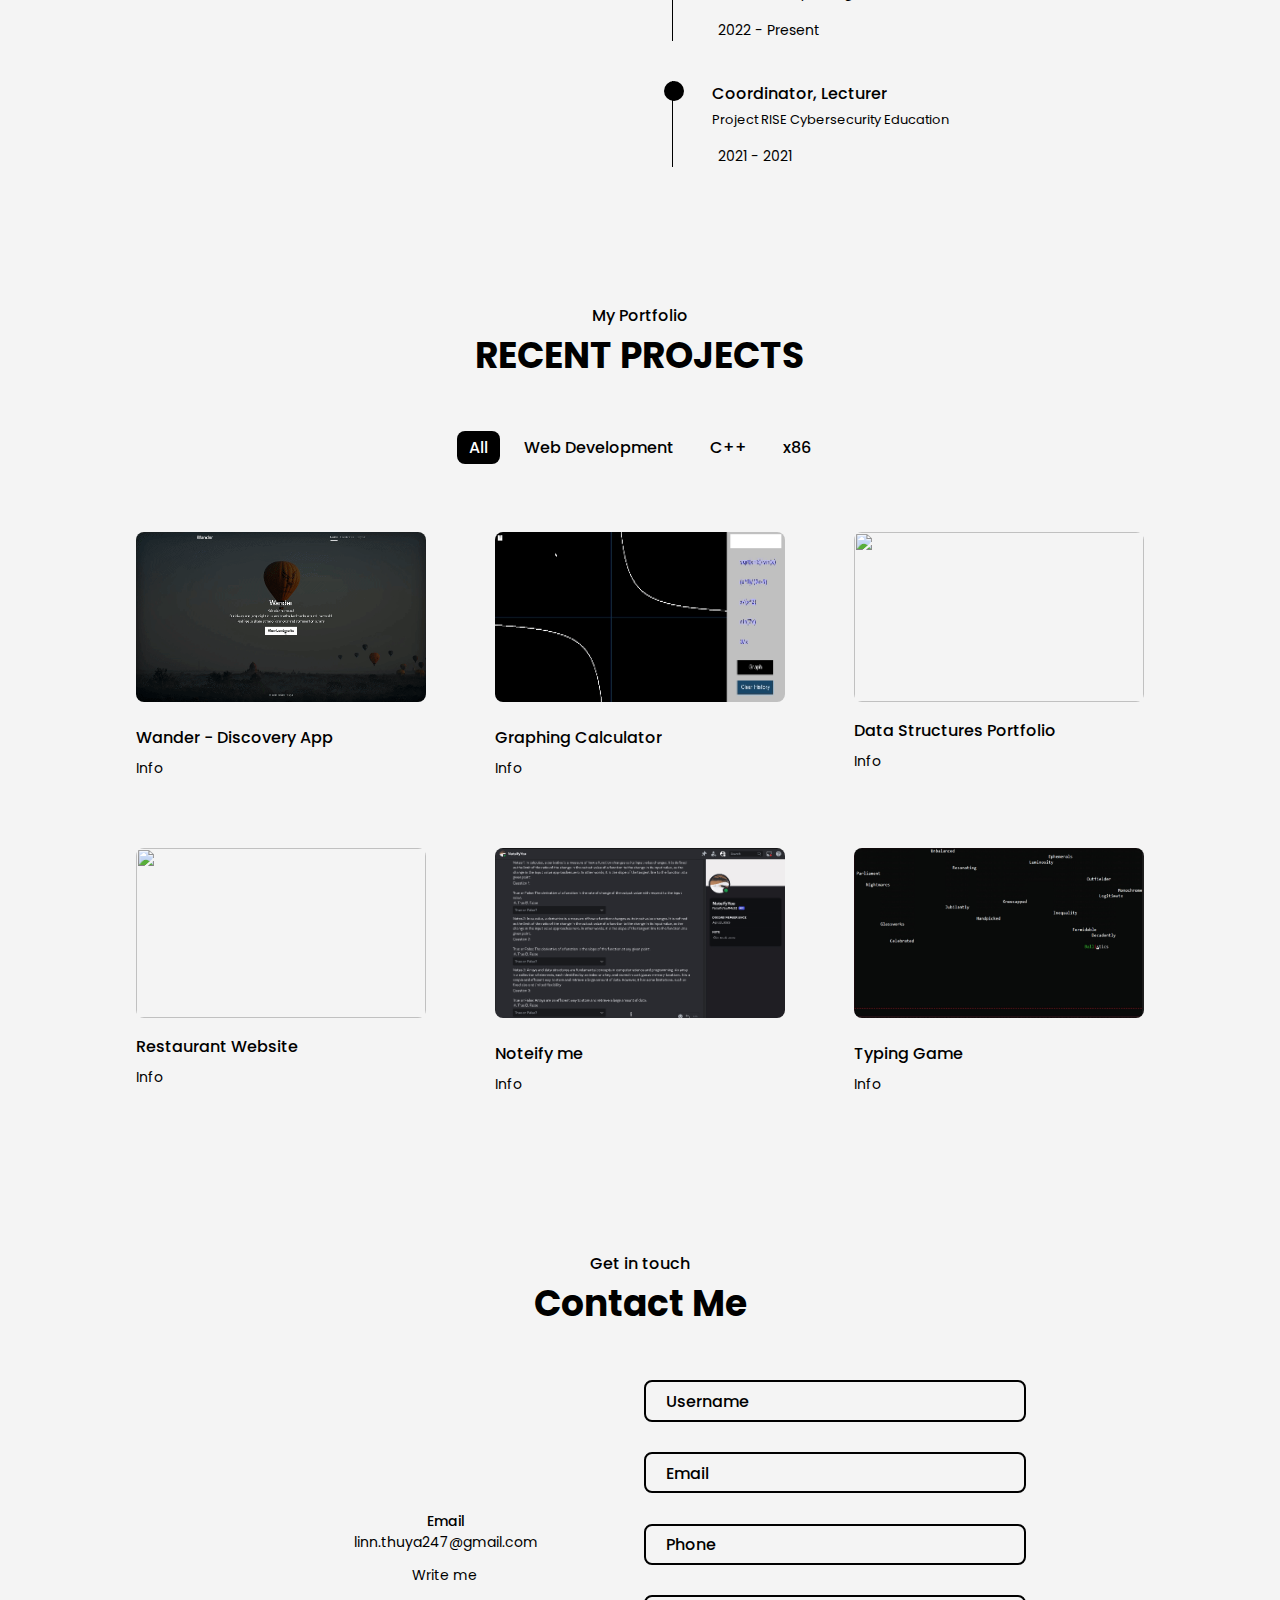
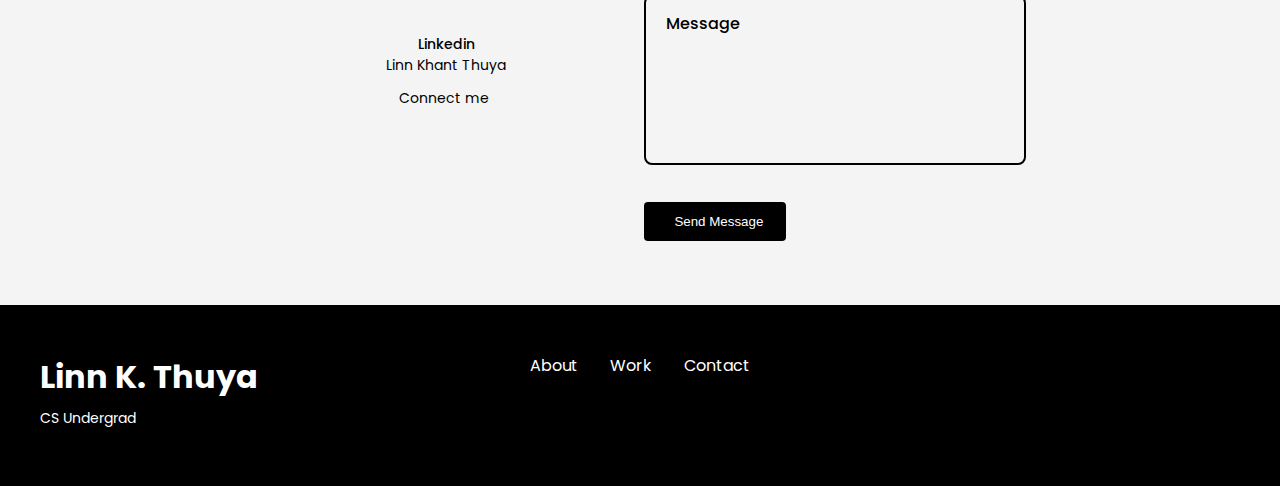
==== commit 41541f66: "before reverting" ====
--- a/index.html
+++ b/index.html
@@ -6,7 +6,6 @@
     <title>Linn Thuya Portfolio</title>
 
     <!-- BOOTSTRAP -->
-    <link href="https://cdn.jsdelivr.net/npm/bootstrap@5.3.3/dist/css/bootstrap.min.css" rel="stylesheet" integrity="sha384-QWTKZyjpPEjISv5WaRU9OFeRpok6YctnYmDr5pNlyT2bRjXh0JMhjY6hW+ALEwIH" crossorigin="anonymous">
     <link rel="stylesheet" href="assets/css/styles.css">
     <link rel="stylesheet" href="assets/css/mediaqueries.css">
     <!--========== FOR MAIN CAROUSEL ==========-->
@@ -536,6 +535,6 @@
     <script src="assets/js/mixitup.min.js"></script>
     <!--========== FOR PROJECTS ==========-->
     <script src="assets/js/port_folio.js"></script>
-    <script src="https://cdn.jsdelivr.net/npm/bootstrap@5.3.3/dist/js/bootstrap.bundle.min.js" integrity="sha384-YvpcrYf0tY3lHB60NNkmXc5s9fDVZLESaAA55NDzOxhy9GkcIdslK1eN7N6jIeHz" crossorigin="anonymous"></script>
+
 </body>
 </html>--- a/assets/css/main_carousel.css
+++ b/assets/css/main_carousel.css
@@ -55,7 +55,7 @@
     height: 90vh;
     overflow: hidden;
     margin-top: 1px;
-    z-index: -1;
+    
 }
 
 .carousel .list{
@@ -65,6 +65,7 @@
     height: 90%;
     left: 50%;
     transform: translateX(-50%);
+    z-index: -1;
 }
 .carousel .list .item{
     position: absolute;
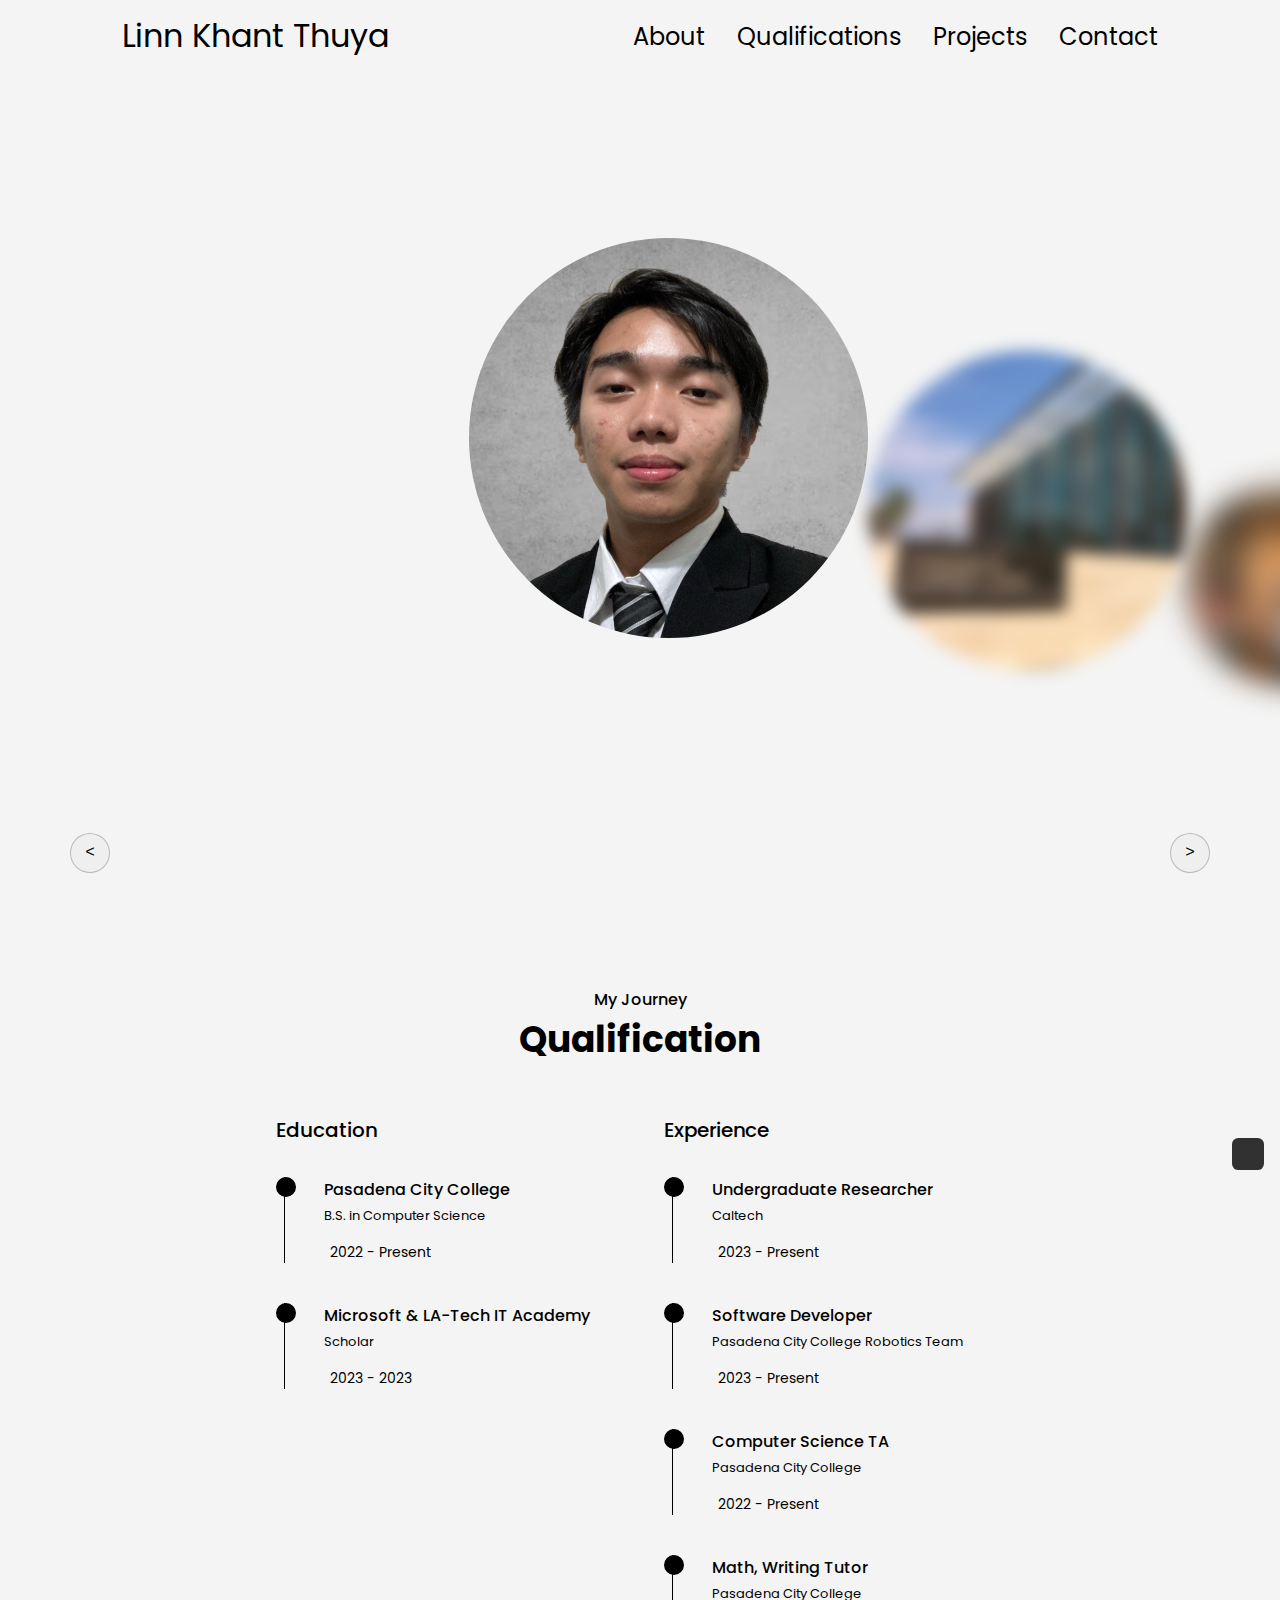
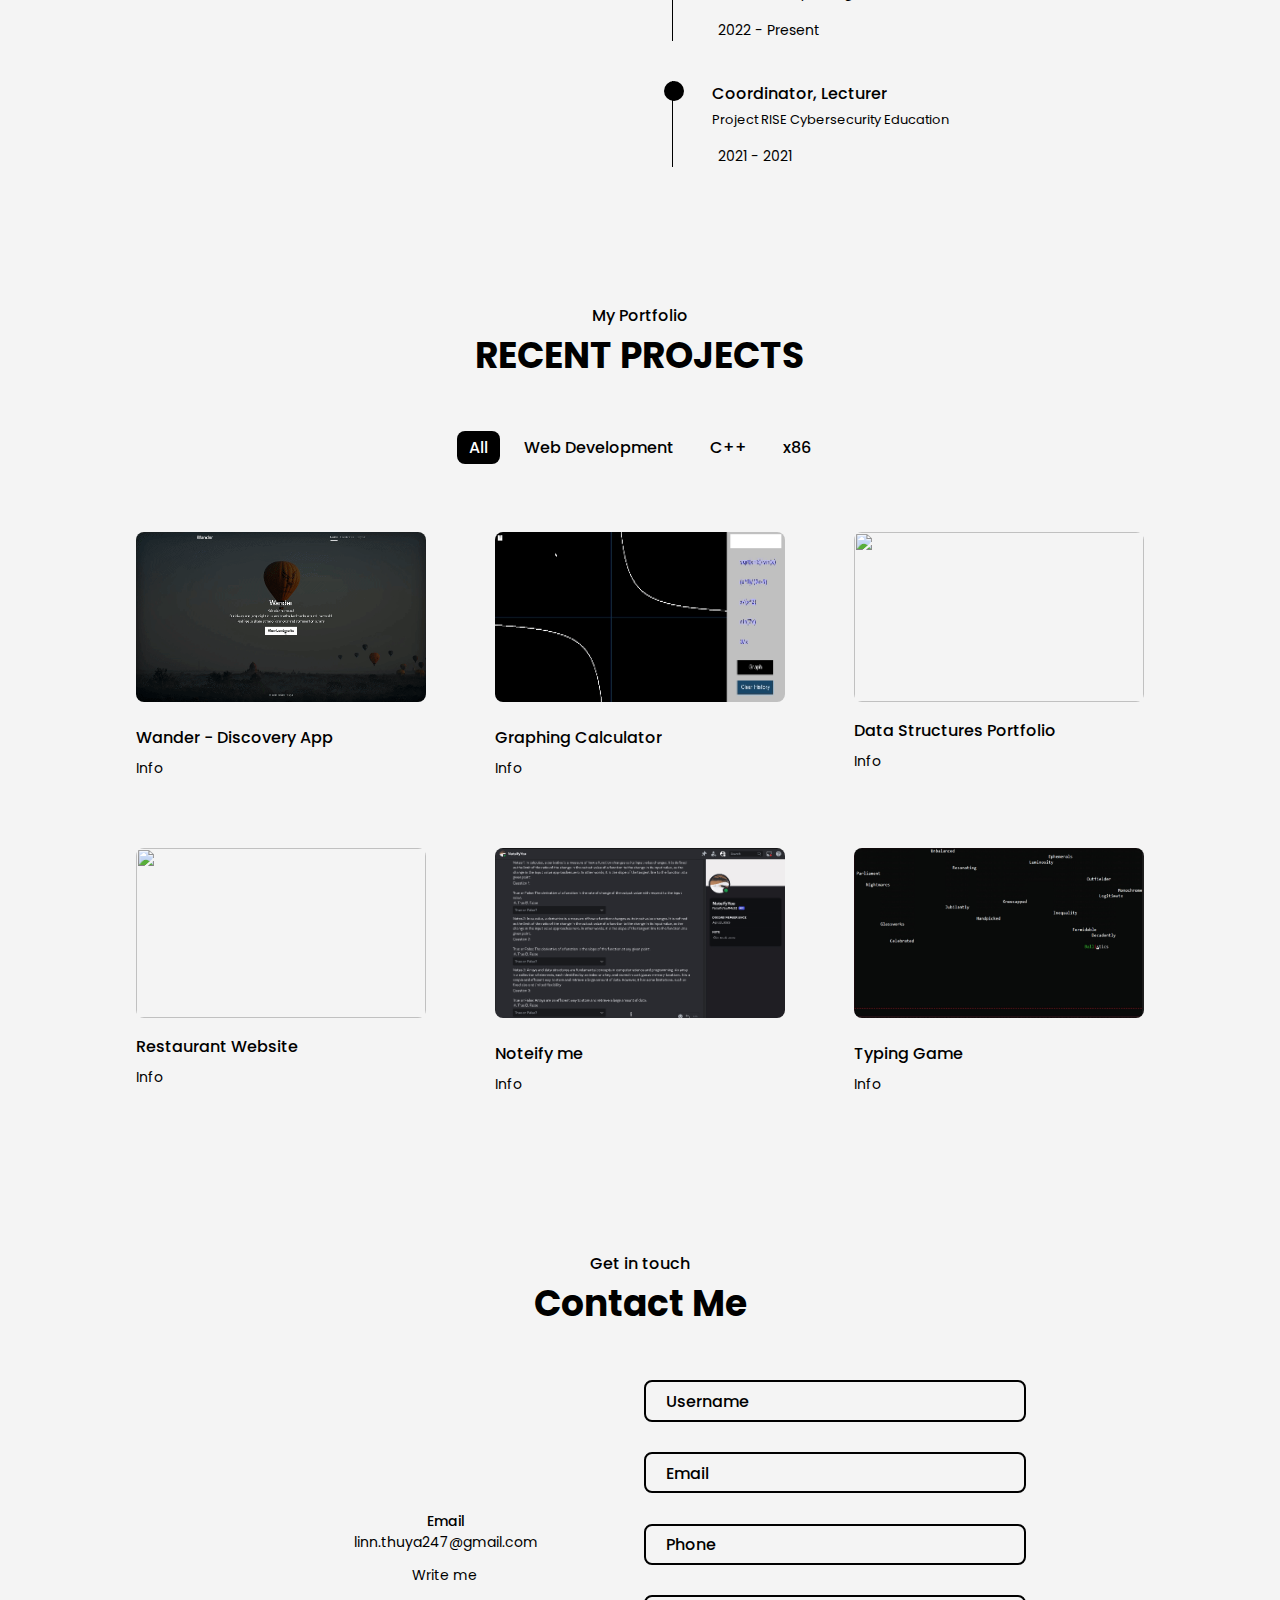
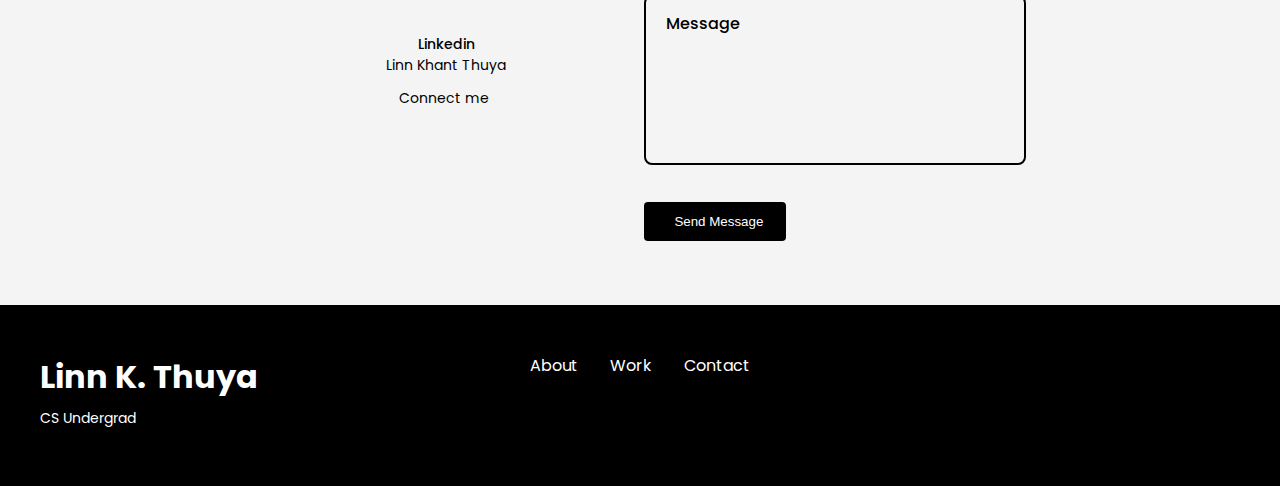
==== commit 1e462420: "fixed navbar links" ====
--- a/index.html
+++ b/index.html
@@ -30,7 +30,7 @@
         <div>
             <ul class="nav-links">
                 <li><a href="#about">About</a></li>
-                <li><a href="#experience">Experience</a></li>
+                <li><a href="#qualification">Qualifications</a></li>
                 <li><a href="#projects">Projects</a></li>
                 <li><a href="#contact">Contact</a></li>
             </ul>
@@ -166,7 +166,7 @@
     </div>
 
     <!--===== Qualification =====-->
-    <section class="qualification section">
+    <section class="qualification section" id="qualification">
         <h2 data-heading="My Journey" class="section__title">Qualification</h2>
 
         
@@ -256,7 +256,7 @@
     </section>
 
     <!--===== Work =====-->
-    <section class="work section" id="work">
+    <section class="work section" id="projects">
         <h2 data-heading="My Portfolio" class="section__title">RECENT PROJECTS</h2>
 
         <div class="work__filters">
--- a/assets/css/styles.css
+++ b/assets/css/styles.css
@@ -29,6 +29,7 @@
 
 nav, .nav-links{
     display: flex;
+    
 }
 
 nav {
@@ -116,7 +117,7 @@
     /* 100% of parent / ham-menu away */
     top: 100%;
     right: 0; 
-    background-color: white; /* as wide as necessary to fit contents */
+    background-color: #F4F4F4; /* as wide as necessary to fit contents */
     width: fit-content; 
 
     /* to hide links initially // could use display:none as well */
@@ -125,6 +126,7 @@
     overflow: hidden; 
 
     transition: all 0.3 ease-in-out;
+    z-index: 100;
 }
 
 .hamburger-links a{
--- a/assets/css/main_carousel.css
+++ b/assets/css/main_carousel.css
@@ -66,6 +66,7 @@
     left: 50%;
     transform: translateX(-50%);
     z-index: -1;
+    
 }
 .carousel .list .item{
     position: absolute;
@@ -74,6 +75,7 @@
     height: 100%;
     font-size: 15px;
     transition: left 0.5s, opacity 0.5s, width 0.5s;
+    
 }
 .carousel .list .item:nth-child(n + 6){
     opacity: 0;
@@ -374,7 +376,9 @@
     /* ipad, tablets */
     .carousel .list .item{
         width: 90%;
-    }
+
+    }
+
     .carousel.showDetail .list .item:nth-child(2) .detail .specifications{
         overflow: auto;
     }
@@ -387,10 +391,13 @@
     /* mobile */
     .carousel{
         height: 600px;
+
     }
     .carousel .list .item{
         width: 100%;
         font-size: 10px;
+        
+        
     }
     
     .carousel .list{
--- a/assets/css/port_folio.css
+++ b/assets/css/port_folio.css
@@ -803,6 +803,9 @@
 }
 
 @media screen and (max-width: 576px) {
+
+    
+
     .nav__toggle {
         right: initial;
         left: 1.5rem;
@@ -887,6 +890,9 @@
 
 /* For Small Devices */
 @media screen and (max-width: 350px) {
+
+    
+
     .container {
         margin-left: var(--mb-1);
         margin-right: var(--mb-1);
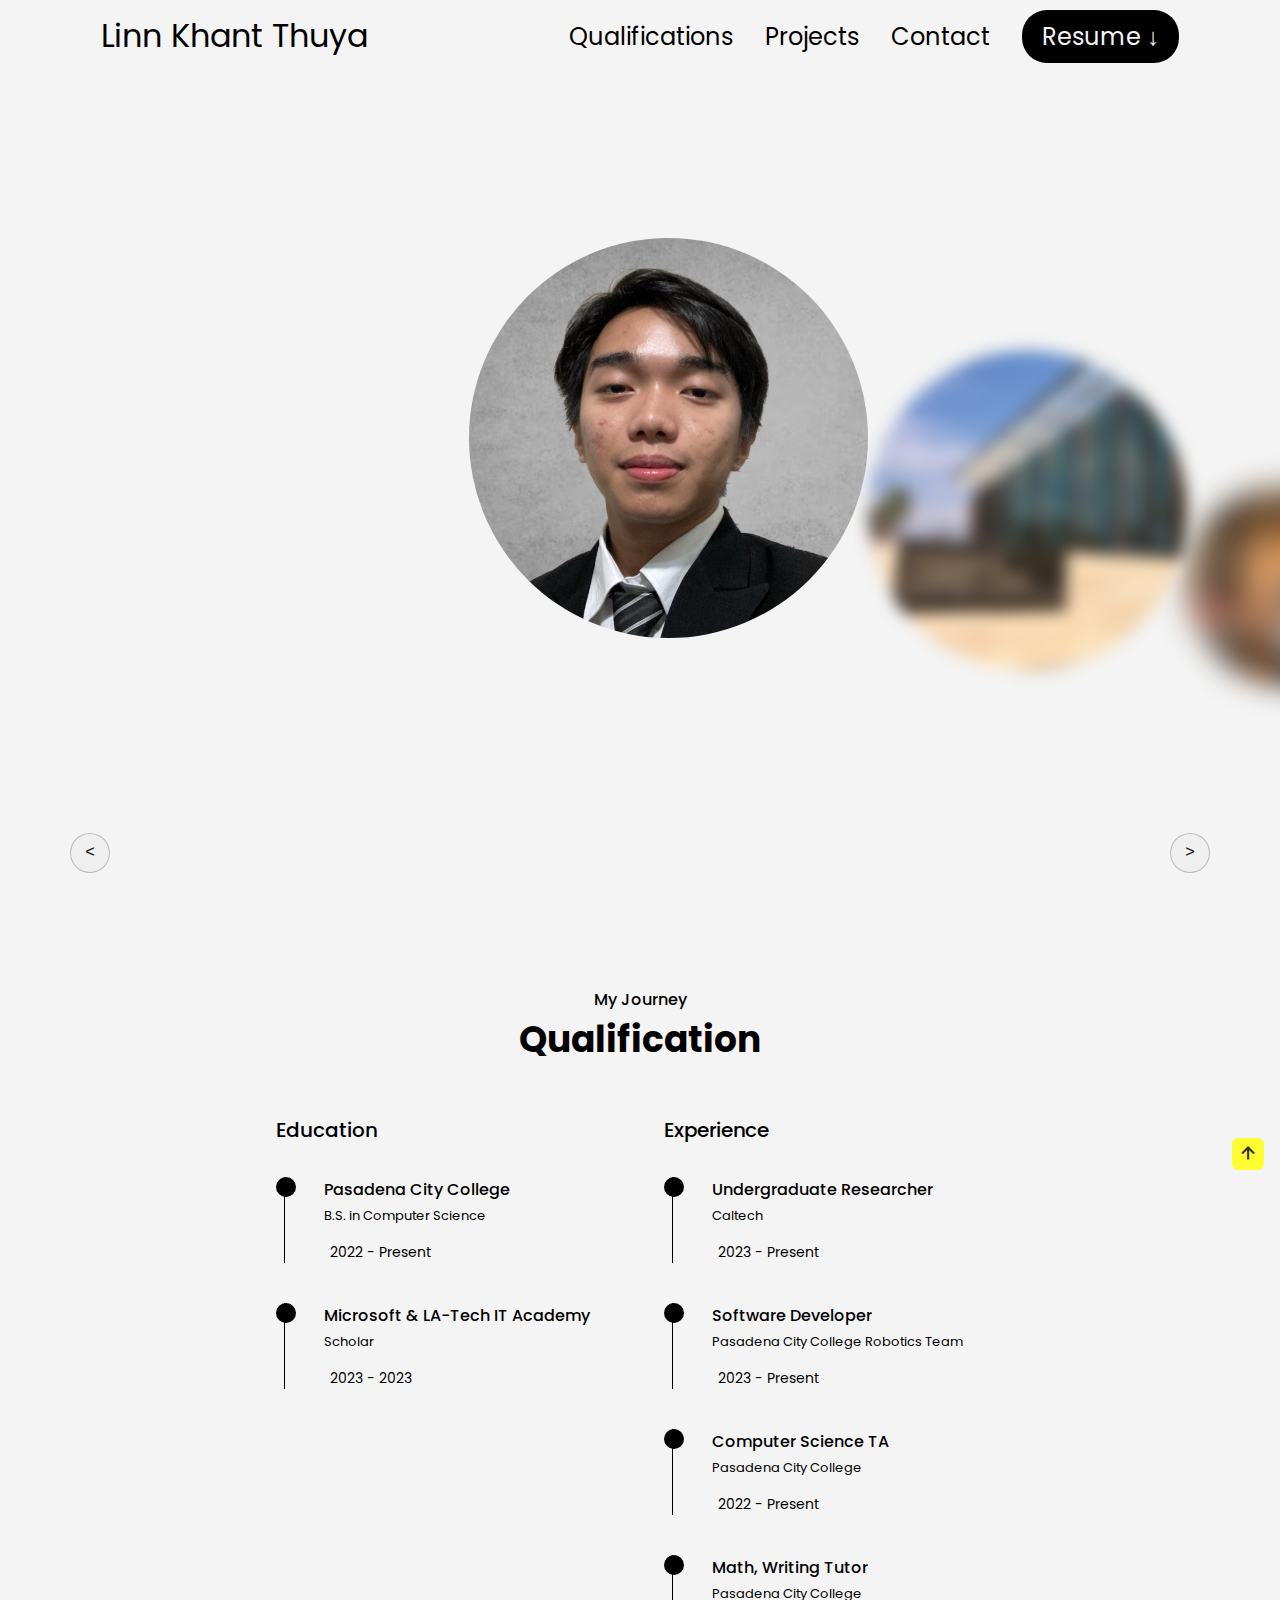
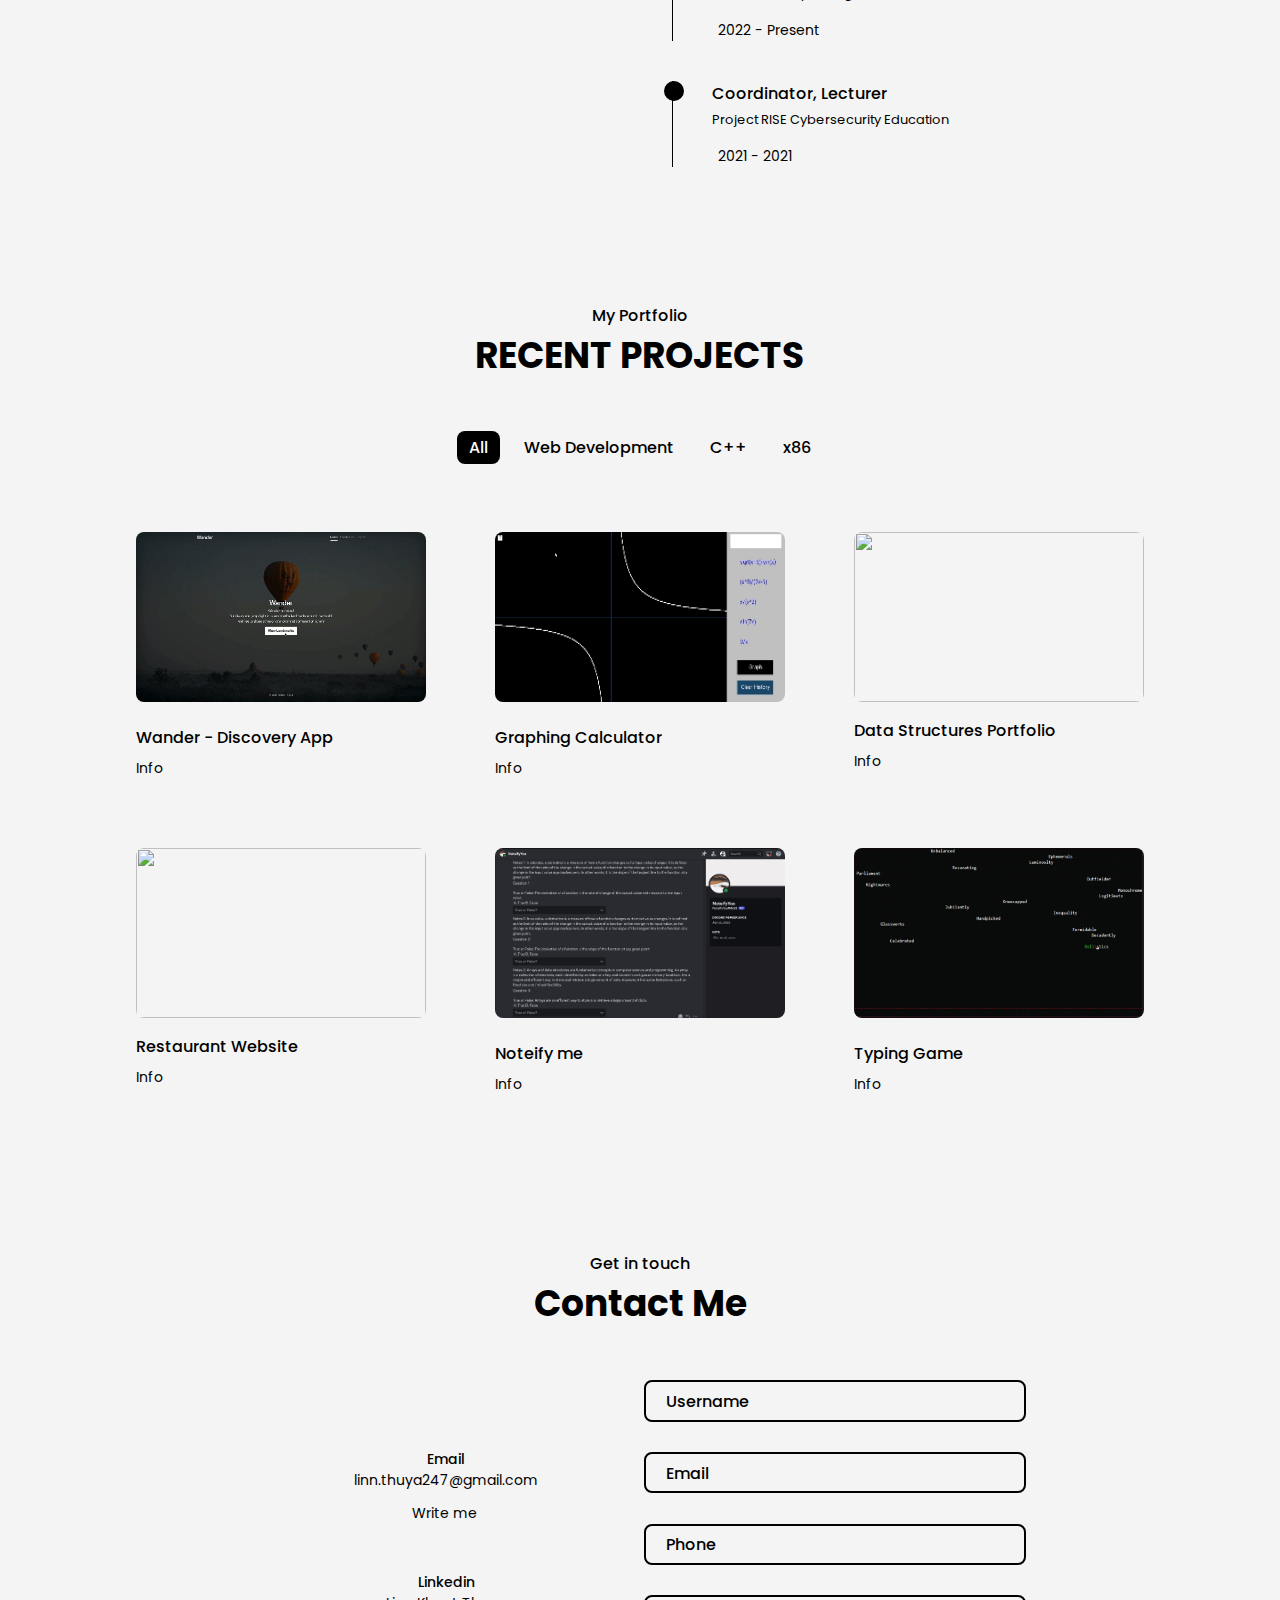
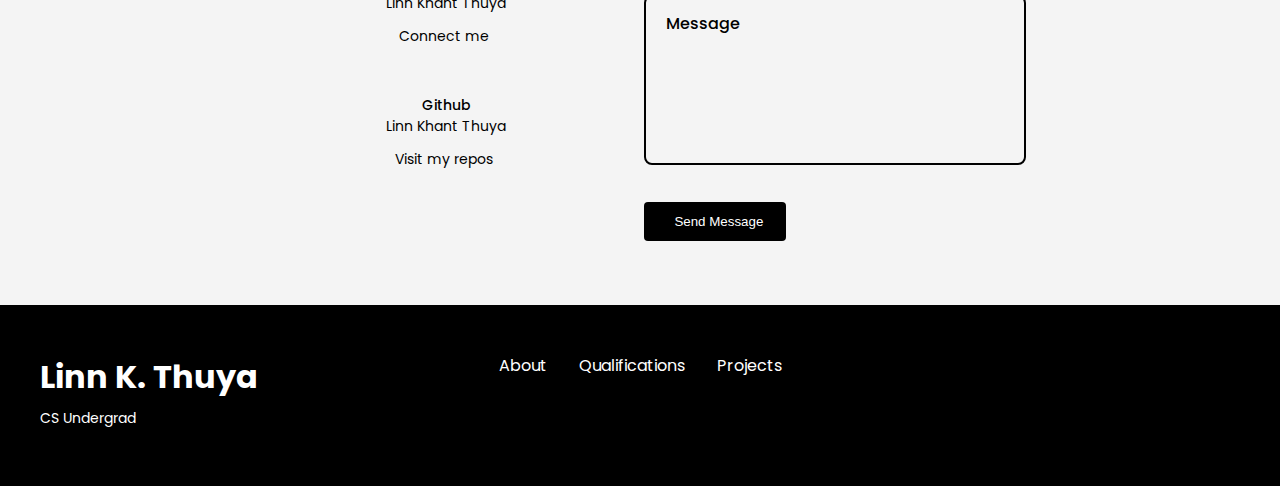
==== commit b0219bd9: "style polish + add resume" ====
--- a/index.html
+++ b/index.html
@@ -29,10 +29,10 @@
         <div class="logo">Linn Khant Thuya</div>
         <div>
             <ul class="nav-links">
-                <li><a href="#about">About</a></li>
                 <li><a href="#qualification">Qualifications</a></li>
                 <li><a href="#projects">Projects</a></li>
                 <li><a href="#contact">Contact</a></li>
+                <li><a href="attachments/Thuya_LinnKhant - Resume 2024-2.pdf" target="_blank" id="resume">Resume &#8595;</a></li>
             </ul>
         </div>
     </nav>
@@ -47,14 +47,14 @@
                 <span></span>
             </div>
             <div class="hamburger-links">
-                <li><a href="#about" onclick="toggleMenu()">About</a></li>
-                <li><a href="#experience" onclick="toggleMenu()">Experience</a></li>
+                <li><a href="#qualification" onclick="toggleMenu()">Qualifications</a></li>
                 <li><a href="#projects" onclick="toggleMenu()">Projects</a></li>
                 <li><a href="#contact" onclick="toggleMenu()">Contact</a></li>
+                <li><a href="attachments/Thuya_LinnKhant - Resume 2024-2.pdf" onclick="toggleMenu()" target="_blank">Resume &#8595;</a></li>
             </div>
         </div>
     </nav>
-    <div class="carousel">
+    <div class="carousel" id="#about">
         <div class="list">
             
             <div class="item">
@@ -64,7 +64,7 @@
                     <div class="topic">I HIKE!</div>
                     <div class="des">
                         <!-- 20 lorem -->
-                        I enjoy being outdoors in my free time, and mountains are my favorite buddy to exercise with. This is me during my hike to Mountain High this Spring!
+                        <span class="min-text">I enjoy being outdoors in my free time, and mountains are my favorite buddy to exercise with. </span>This is me during my hike to Mountain High this Spring!
                     </div>
             
                 </div>
@@ -72,13 +72,13 @@
             <div class="item">
                 <img src="images/linkedinpic.jpeg">
                 <div class="introduce">
-                    <div class="title">Hello World! I'm <a href="#">hi</a></div>
+                    <div class="title">Hello World! I'm </div>
                     <div class="topic">Linn K. Thuya</div>
                     <div class="des">
                         <!-- 20 lorem -->
                         <!-- I am a CS undergrad who loves solving problems to bring us a better place. My curiosity has led me to different places from various programming paradigms to research and hardware.  I absolutely love trying out new stuff, and SWIPE RIGHT to find out more about me and what I am doing right now! -->
 
-                        I'm a CS undergrad at Pasadena City College passionate about software development, research, and hardware. Always eager to try new things! CLICK RIGHT to learn more about me and what I'm up to! 
+                        <span class="min-text">I'm a CS undergrad at Pasadena City College passionate about software development</span>, research, and hardware. Always eager to try new things! CLICK RIGHT to learn more about me and what I'm up to! 
                     </div>
             
                 </div>
@@ -91,7 +91,7 @@
                     <div class="topic">Caltech</div>
                     <div class="des">
                         <!-- 20 lorem -->
-                        Under the guidance of a post-doctorate at Caltech, I contribute to the research of mammalian brain response mechanisms through dry and wet labs. My favorite part is where I have to write Python and MatLab scripts!
+                        <span class="min-text">Under the guidance of a post-doctorate, I contribute to the research of mammalian brain response mechanisms through wet and dry labs.</span> My favorite part is where I have to write Python and MatLab scripts!
                     </div>
             
                 </div>
@@ -103,7 +103,7 @@
                     <div class="topic">Rover</div>
                     <div class="des">
                         <!-- 20 lorem -->
-                        As a software developer for the PCC Robotics team, I contribute to Python and Arduino code for the Rover which will compete in the MATE ROV Global Competition 2024! The picture is our software team hosting an Arduino workshop at our school PI DAY!
+                        <span class="min-text">As a software developer for the PCC Robotics team, I contribute to Python and Arduino code for the Rover</span> which will compete in the MATE ROV Global Competition 2024! The picture is our software team hosting an Arduino workshop at our school PI DAY!
                     </div>
             
                 </div>
@@ -116,7 +116,7 @@
                     <div class="topic">Scholarship Recipient</div>
                     <div class="des">
                         <!-- 20 lorem -->
-                        As a student from a low-income family, scholarships are life-savers for my journey! I have been awarded multiple scholarships by my college, and the best one yet - I am the recipient of the biggest scholarship award in Fall 2023.
+                        <span class="min-text">As a student from a low-income family, scholarships are life-savers for my journey!</span> I have been awarded multiple scholarships by my college, and the best one yet - I am the recipient of the biggest scholarship award in Fall 2023.
                     </div>
             
                 </div>
@@ -128,7 +128,7 @@
                     <div class="topic">Tutor</div>
                     <div class="des">
                         <!-- 20 lorem -->
-                        Back in the days, I volunteered as a Coordinator and a Coach of a non-profit Cybersecurity education startup and got me hooked to helping people with their education. Right now, I currently work as a tutor in three different departments at PCC ... and also a TA in a C++ class!
+                        <span class="min-text"> I currently work as a tutor in three different departments at PCC and also a TA in a C++ class!</span>Back in the days, I also volunteered as a Coordinator and a Coach of a non-profit Cybersecurity education startup and got me hooked to helping people with their education. 
                     </div>
             
                 </div>
@@ -140,7 +140,7 @@
                     <div class="topic">Local Lead</div>
                     <div class="des">
                         <!-- 20 lorem -->
-                        As the Project Chairs of the She.Codes club at PCC, I helped spearhead the NASA SpaceApps Hackathon 2023 in the Pasadena area. We recruited over a hundred students from diverse backgrounds, judges and seasoned mentors.
+                        <span class="min-text">I helped spearhead the NASA SpaceApps Hackathon 2023 in Pasadena</span>, as the Project Chairs of the She.Codes club at PCC.  We recruited over a hundred students from diverse backgrounds, judges and seasoned mentors.
                     </div>
             
                 </div>
@@ -152,7 +152,7 @@
                     <div class="topic">Snow Man</div>
                     <div class="des">
                         <!-- 20 lorem -->
-                        I made Snowy, a snowman (that's how I name variables) during my hike to Mountain High. Thought I should list one of my biggest achievements in my portfolio.
+                        <span class="min-text">I made Snowy, a snowman (that's how I name variables) during my hike to Mountain High.</span> Thought I should list one of my biggest achievements in my portfolio.
                     </div>
             
                 </div>
@@ -447,7 +447,14 @@
                             Connect me <i class="uil uil-arrow-right contact__button-icon"></i>
                         </a>
                     </div>
-
+                    <div class="contact__card">
+                        <i class="uil uil-github contact__card-icon"></i>
+                        <h3 class="contact__card-title">Github</h3>
+                        <span class="contact__card-data">Linn Khant Thuya</span>
+                        <a href="https://github.com/linnkhant07" class="contact__button">
+                            Visit my repos <i class="uil uil-arrow-right contact__button-icon"></i>
+                        </a>
+                    </div>
                 </div>
             </div>
 
@@ -492,27 +499,17 @@
 
                 <ul class="footer__links">
                     <li>
-                        <a href="#services" class="footer__link">About</a>
+                        <a href="#about" class="footer__link">About</a>
                     </li>
                     <li>
-                        <a href="#work" class="footer__link">Work</a>
+                        <a href="#qualification" class="footer__link">Qualifications</a>
                     </li>
                     <li>
-                        <a href="#contact" class="footer__link">Contact</a>
+                        <a href="#projects" class="footer__link">Projects</a>
                     </li>
+                    
                 </ul>
 
-                <div class="footer__socials">
-                    <a href="https://www.facebook.com/" target="_blank" class="footer__social">
-                        <i class="uil uil-facebook-f"></i>
-                    </a>
-                    <a href="https://www.instagram.com/" target="_blank" class="footer__social">
-                        <i class="uil uil-instagram"></i>
-                    </a>
-                    <a href="https://twitter.com/" target="_blank" class="footer__social">
-                        <i class="uil uil-twitter"></i>
-                    </a>
-                </div>
             </div>
         </div>
     </footer>
--- a/assets/css/main_carousel.css
+++ b/assets/css/main_carousel.css
@@ -430,5 +430,6 @@
         width: auto;
         border-radius: 0;
     }
-}
-
+
+}
+
--- a/assets/css/port_folio.css
+++ b/assets/css/port_folio.css
@@ -545,7 +545,7 @@
     position: fixed;
     right: 1rem;
     bottom: -30%;
-    background: var(--skin-color);
+    background: yellow;
     border-radius: .4rem;
     display: inline-flex;
     padding: .25rem;
@@ -570,6 +570,13 @@
 
 /* Show Scroll Up */
 
+#resume{
+    background-color: black;
+    color: #F4F4F4;
+    padding: 10px 20px;
+    border-radius: 25px;
+}
+
 
 /*========== BREAKPOINTS ==========*/
 /* For Large Devices */
@@ -581,6 +588,11 @@
 }
 
 @media screen and (max-width: 1216px) {
+    .carousel .list .item img{
+        width: 40%;
+        height: 40%;
+    }
+
     .about__container {
         column-gap: 2.5rem;
     }
@@ -596,6 +608,12 @@
 }
 
 @media screen and (max-width: 1024px) {
+
+    .carousel .list .item img{
+        width: 35%;
+        height: 40%;
+    }
+    
     .container {
         margin-left: var(--mb-1-5);
         margin-right: var(--mb-1-5);
@@ -725,6 +743,16 @@
 
 /* For Medium Devices */
 @media screen and (max-width: 768px) {
+    
+    .carousel .list .item .introduce .des{
+        visibility: hidden;
+        
+    }
+
+    .carousel .list .item .introduce .des .min-text{
+        visibility: visible;
+    }
+
     .about__img {
         width: 250px;
     }
@@ -804,7 +832,6 @@
 
 @media screen and (max-width: 576px) {
 
-    
 
     .nav__toggle {
         right: initial;
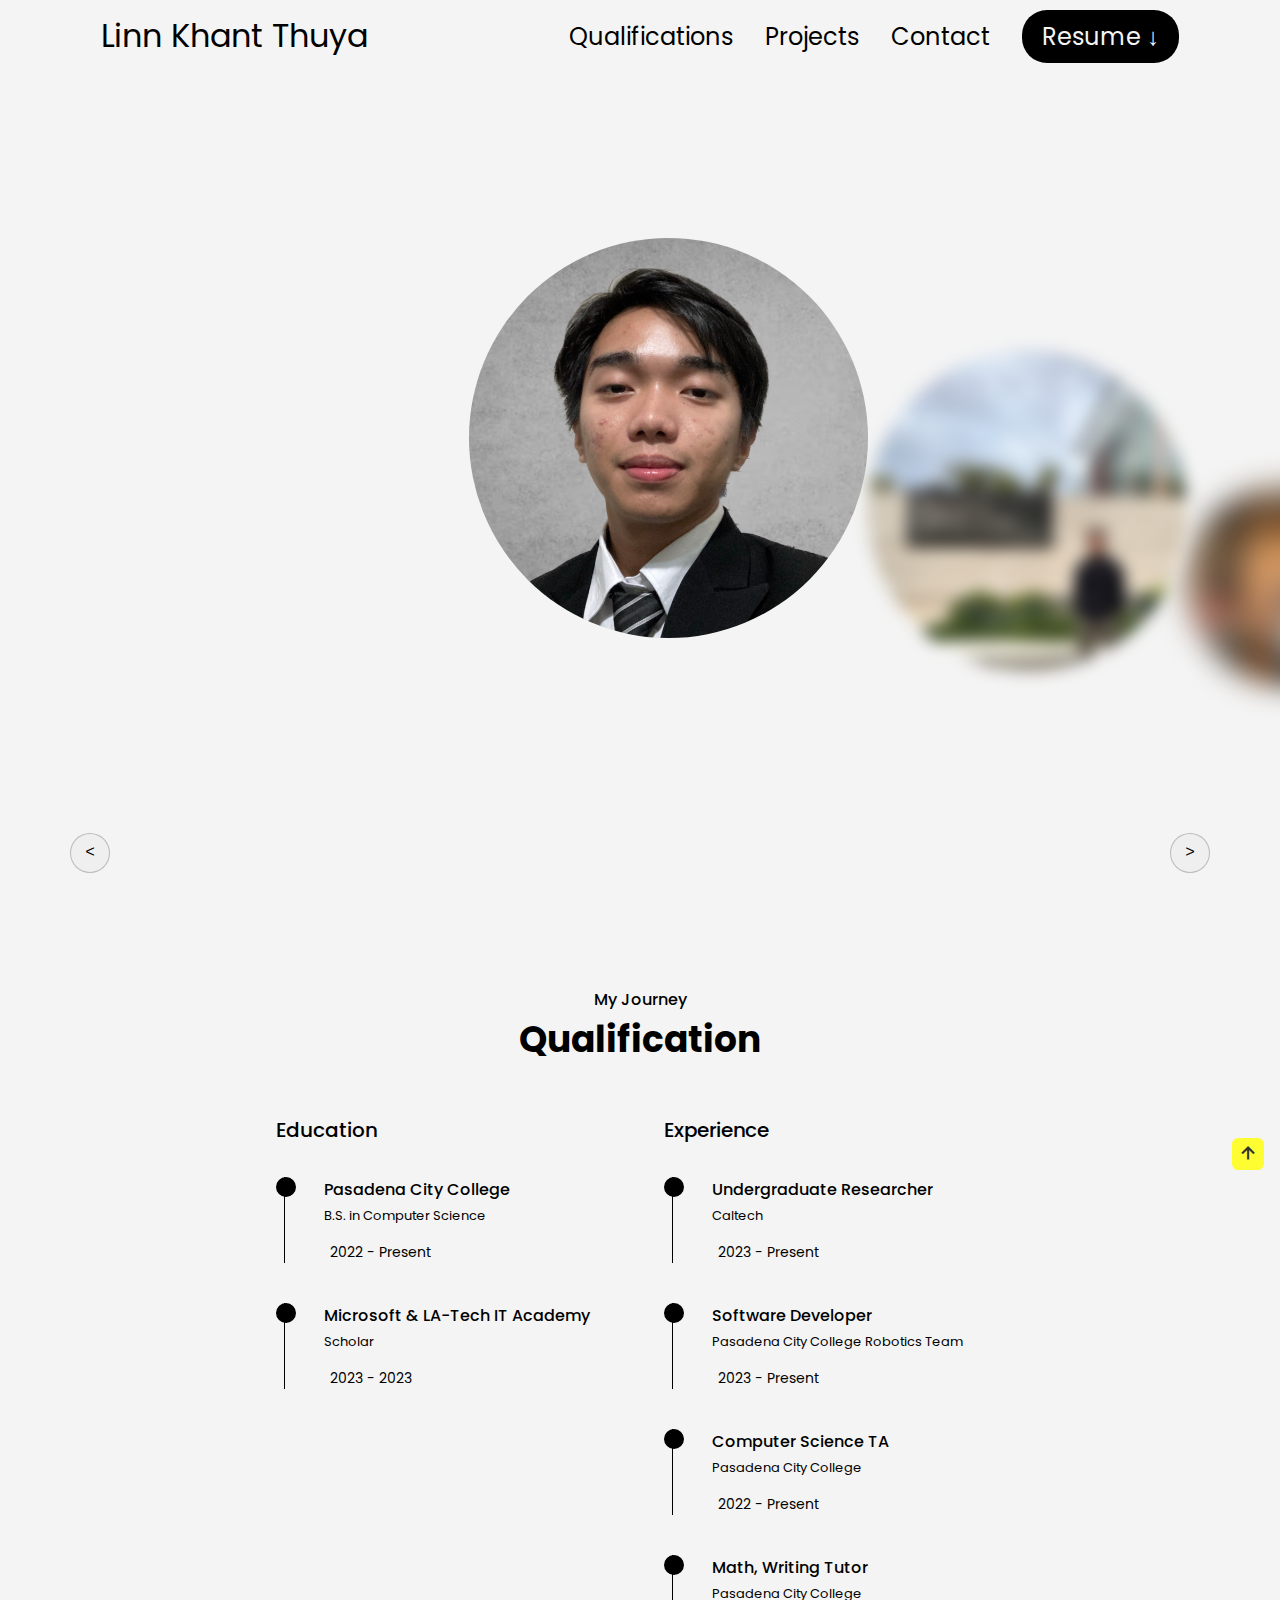
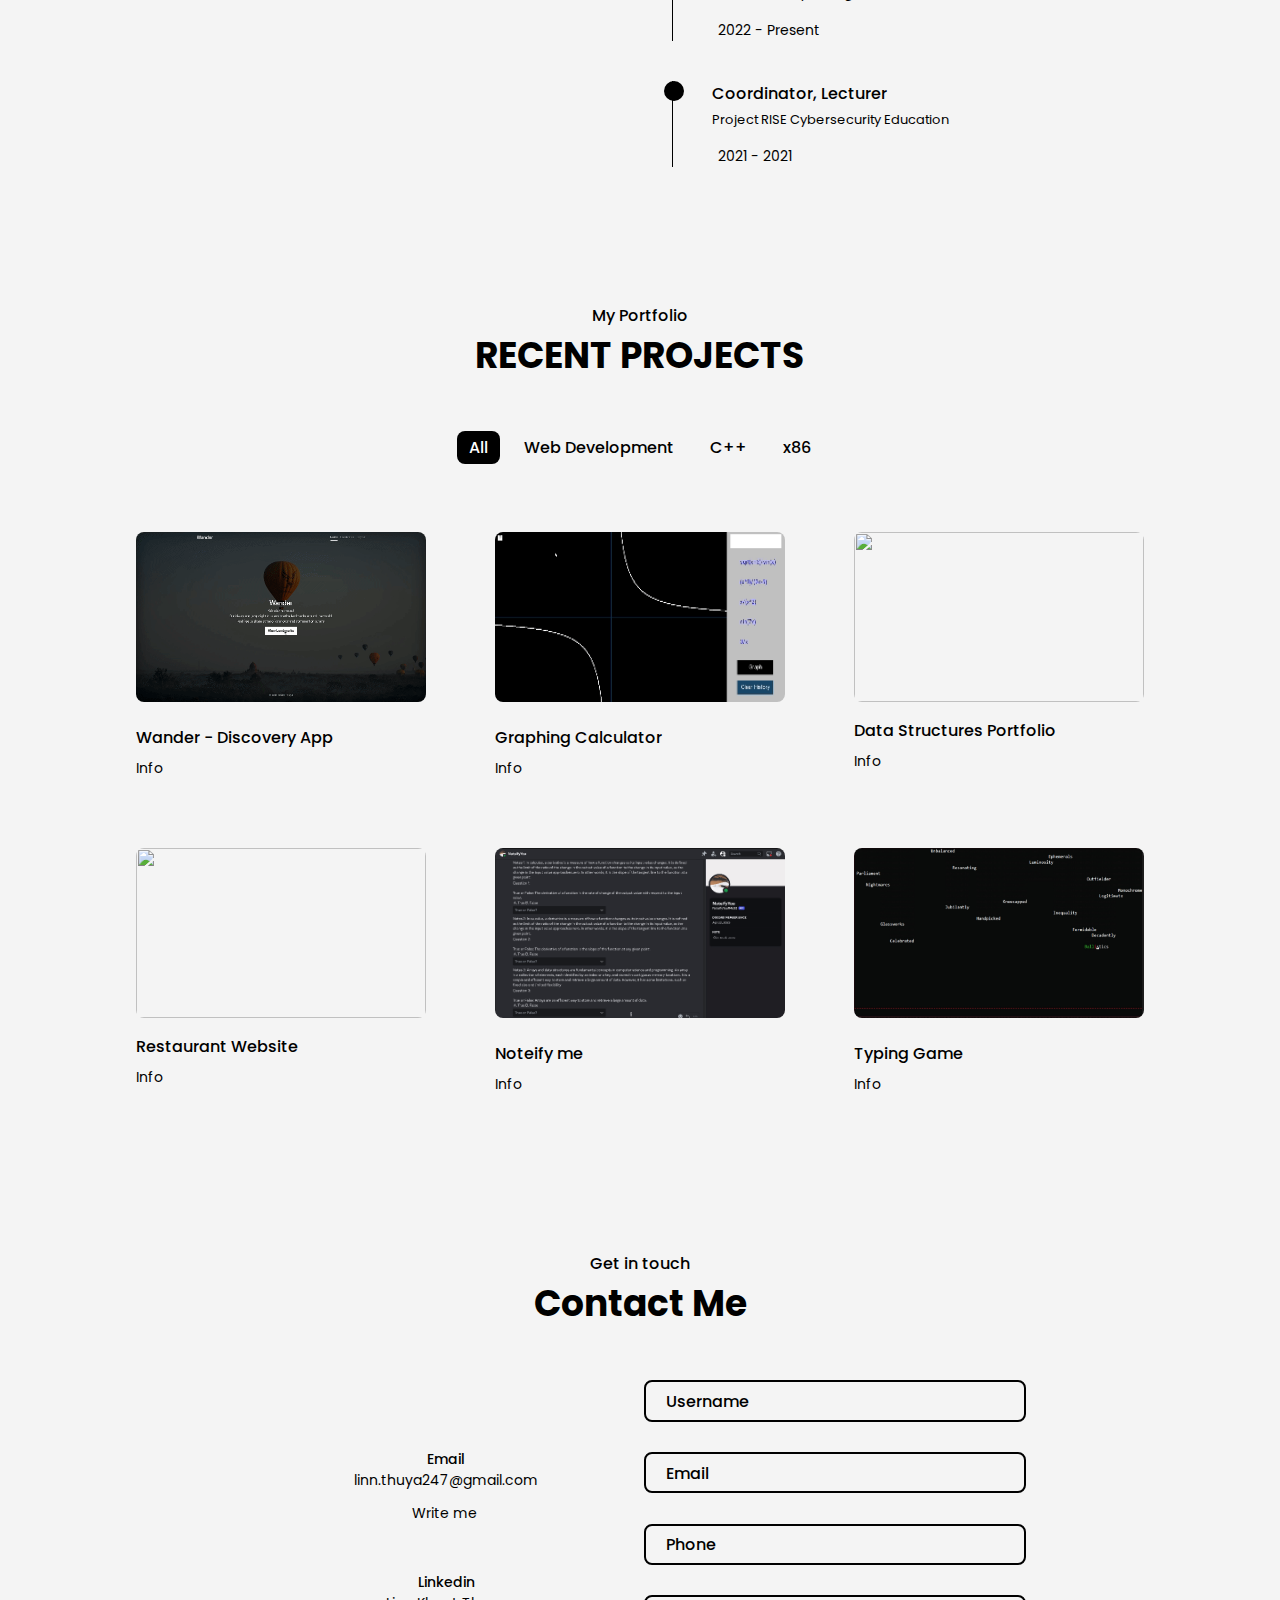
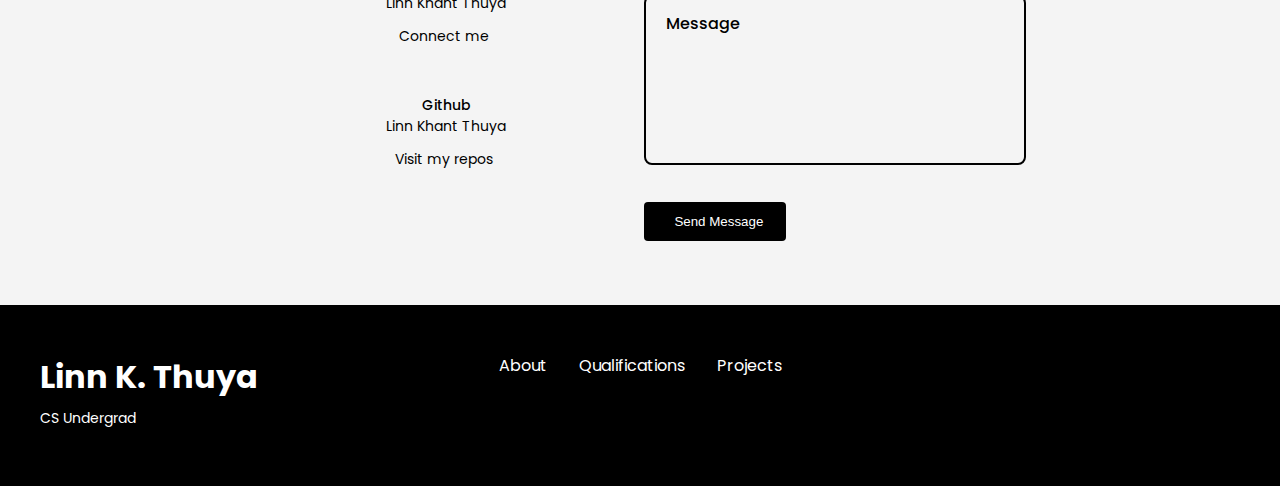
==== commit b74daf60: "added carousel images" ====
--- a/index.html
+++ b/index.html
@@ -85,7 +85,7 @@
             </div>
 
             <div class="item">
-                <img src="images/cheninstitute2_cropped.jpeg">
+                <img src="images/infrontof_Chen_cropped.jpeg">
                 <div class="introduce">
                     <div class="title">I'm an undergrad research mentee at</div>
                     <div class="topic">Caltech</div>
@@ -110,7 +110,7 @@
             </div>
 
             <div class="item">
-                <img src="images/scholarship_grouppic.JPG">
+                <img src="images/scholarship_grouppic_cropped.JPG">
                 <div class="introduce">
                     <div class="title">I am a multiple</div>
                     <div class="topic">Scholarship Recipient</div>
@@ -122,7 +122,7 @@
                 </div>
             </div>
             <div class="item">
-                <img src="images/certi.jpeg">
+                <img src="images/tutoring1.jpeg">
                 <div class="introduce">
                     <div class="title">I also work as a</div>
                     <div class="topic">Tutor</div>
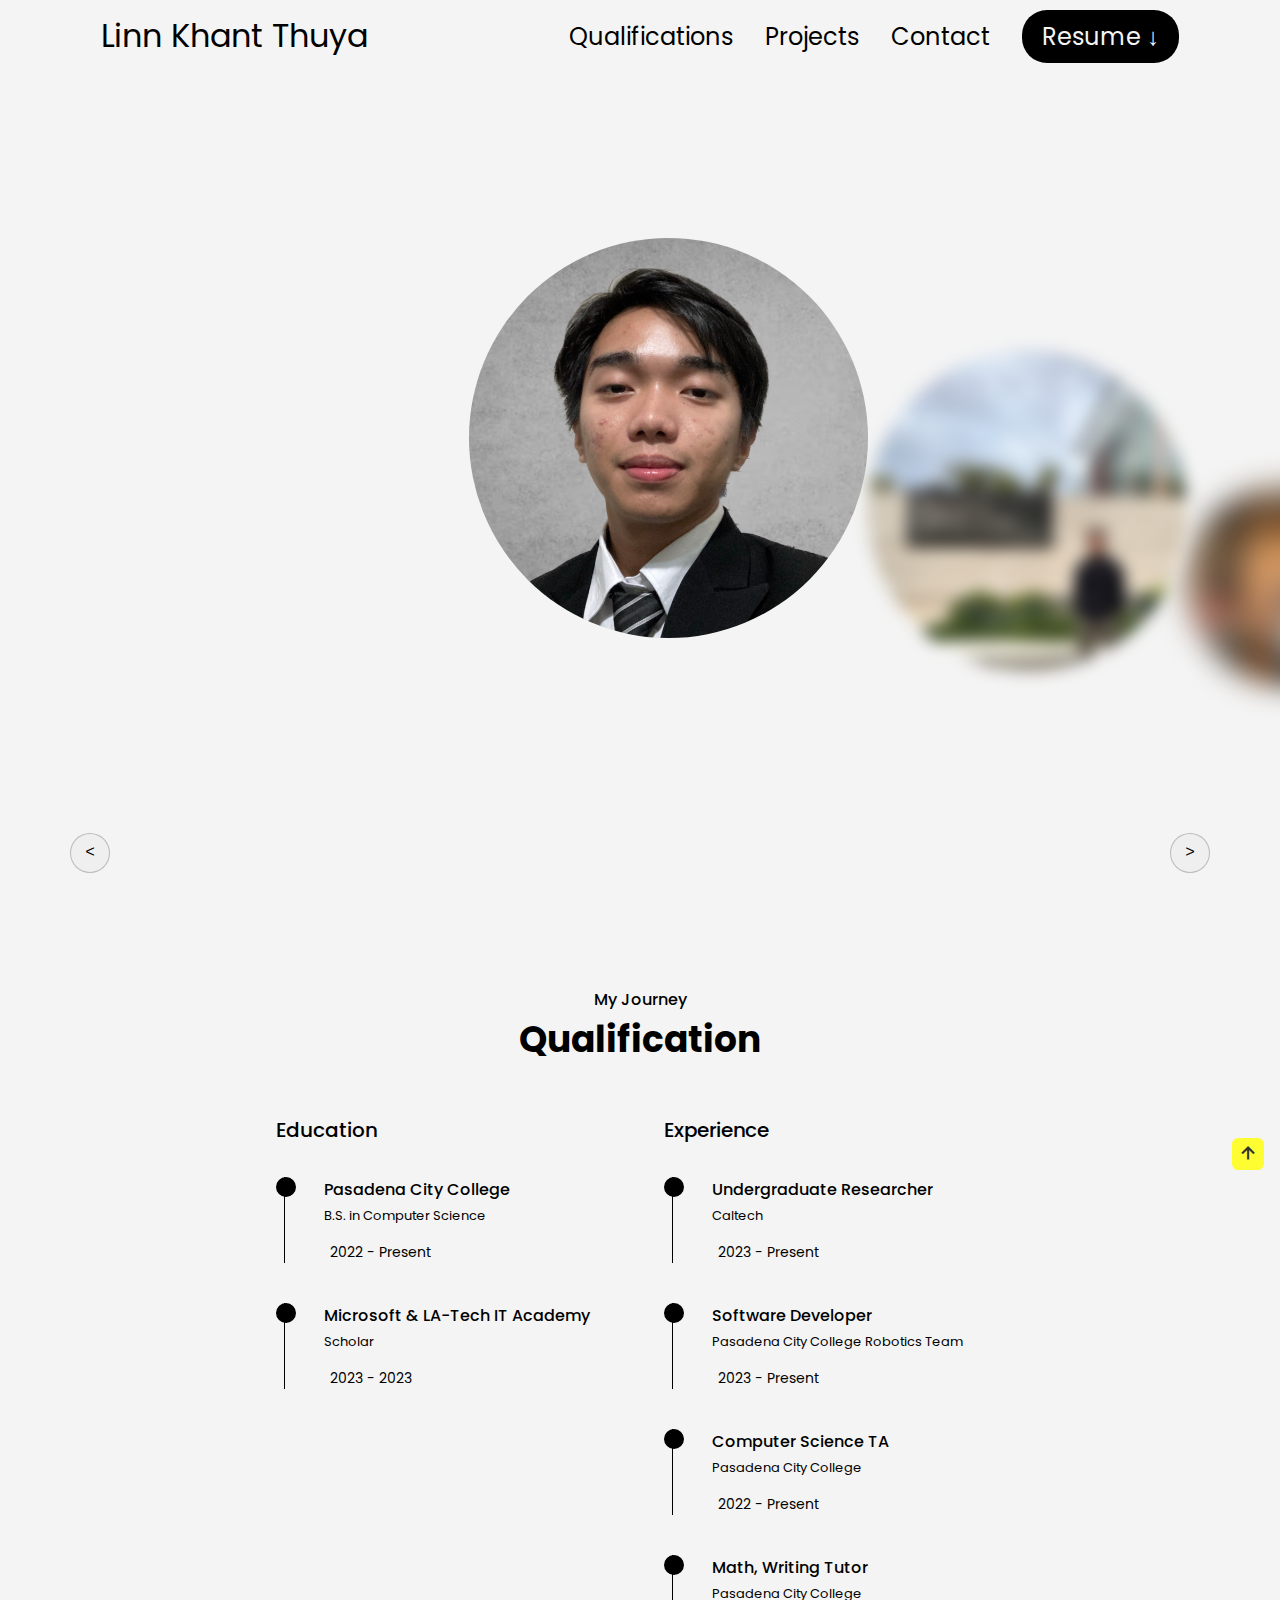
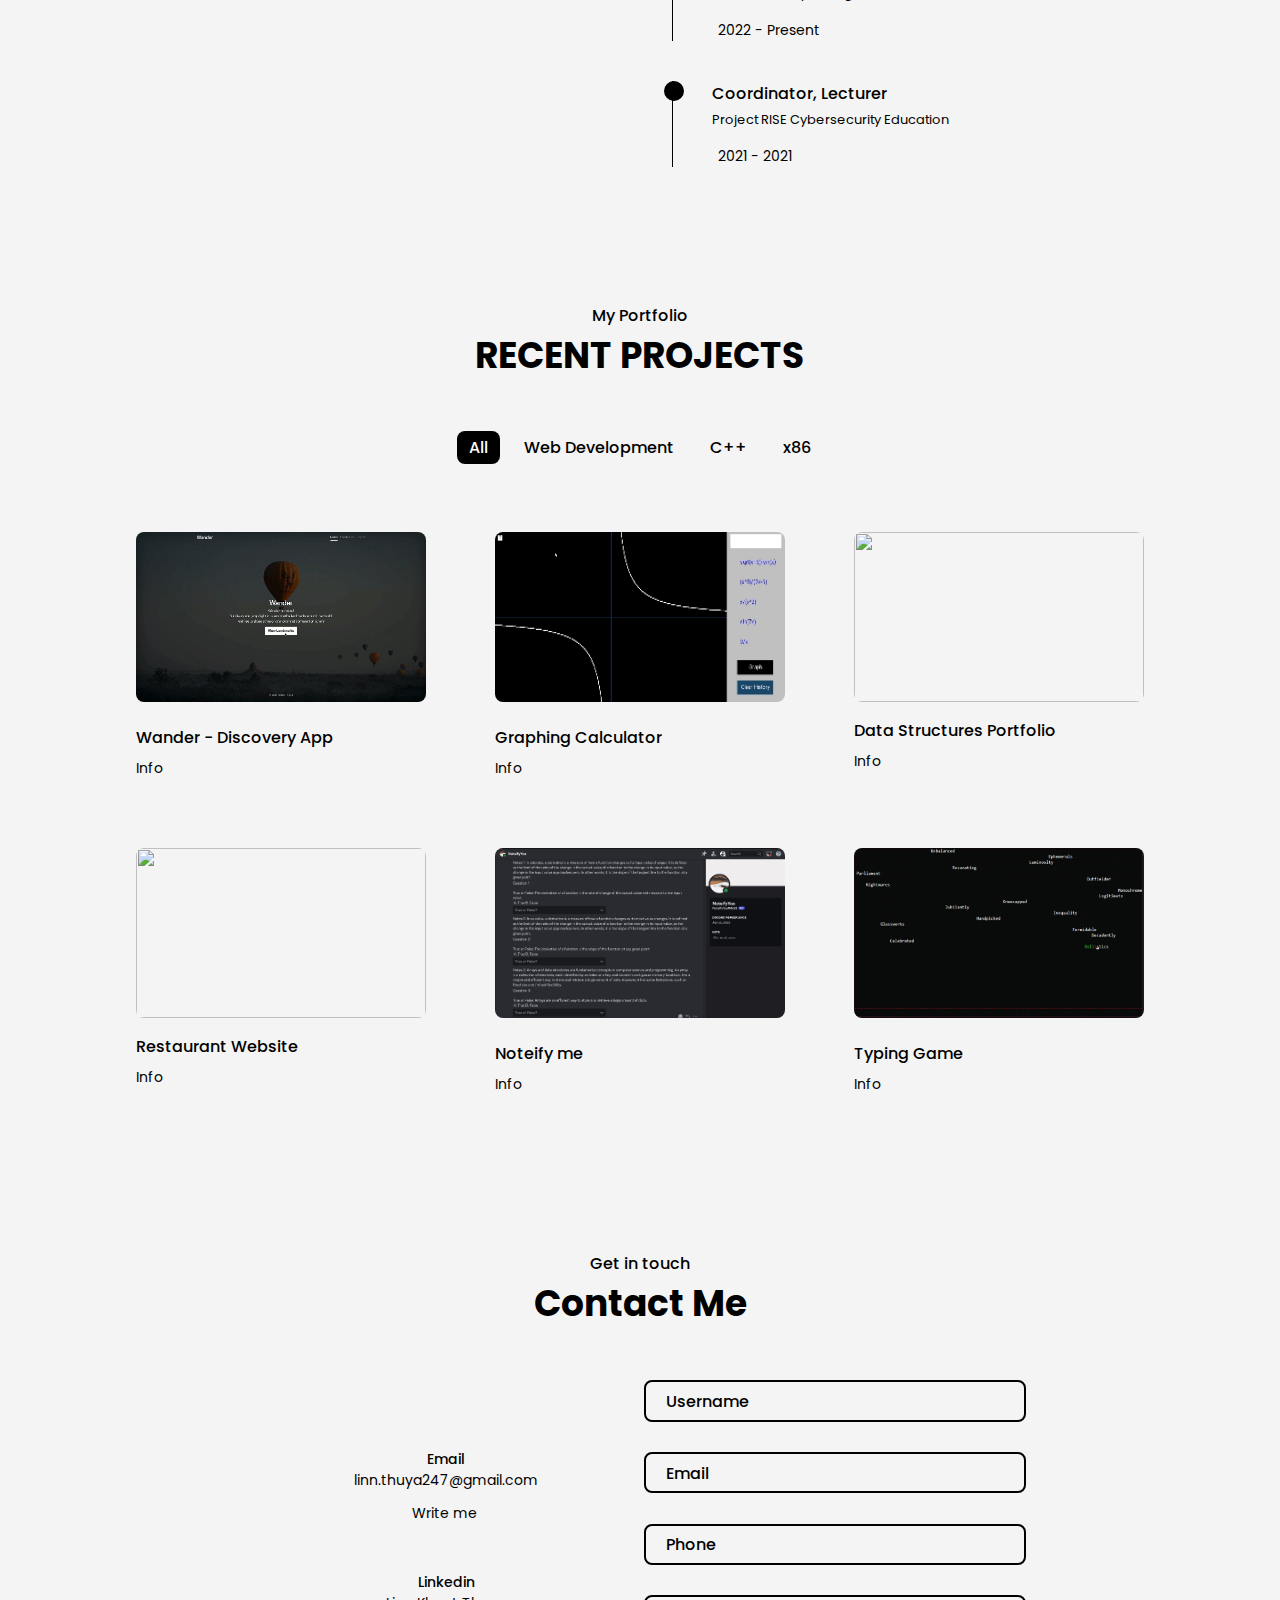
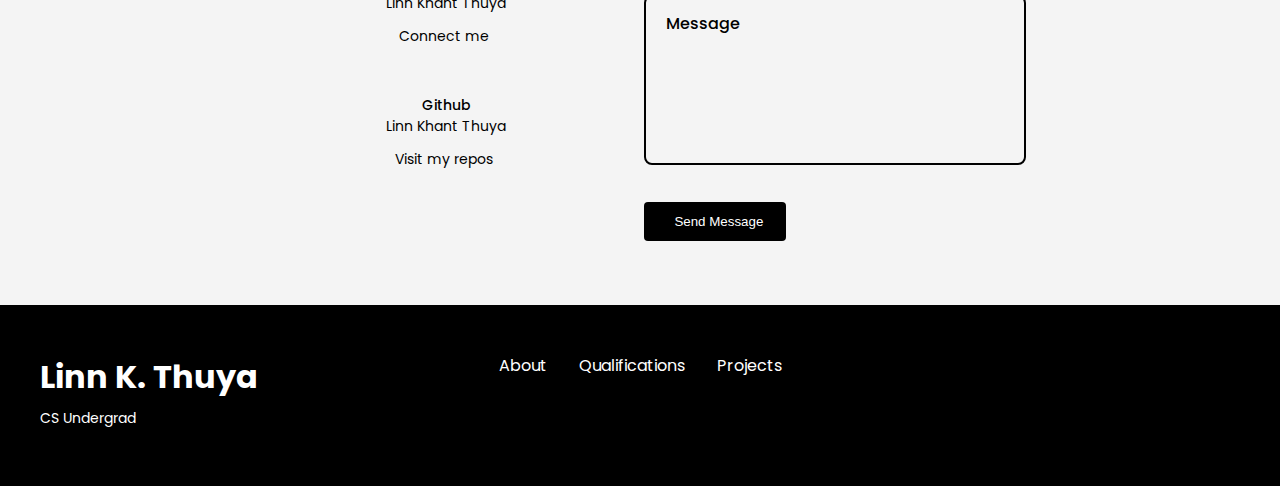
==== commit eda0aee0: "updated mobile view text: main carousel" ====
--- a/index.html
+++ b/index.html
@@ -54,7 +54,7 @@
             </div>
         </div>
     </nav>
-    <div class="carousel" id="#about">
+    <div class="carousel" id="about">
         <div class="list">
             
             <div class="item">
@@ -64,7 +64,13 @@
                     <div class="topic">I HIKE!</div>
                     <div class="des">
                         <!-- 20 lorem -->
-                        <span class="min-text">I enjoy being outdoors in my free time, and mountains are my favorite buddy to exercise with. </span>This is me during my hike to Mountain High this Spring!
+                        <span class="mid-text">I enjoy being outdoors in my free time, and mountains are my favorite buddy to exercise with. </span>This is me during my hike to Mountain High this Spring!
+                    </div>
+                    <div class="des-small">
+                        <!-- 20 lorem -->
+                        <!-- I am a CS undergrad who loves solving problems to bring us a better place. My curiosity has led me to different places from various programming paradigms to research and hardware.  I absolutely love trying out new stuff, and SWIPE RIGHT to find out more about me and what I am doing right now! -->
+
+                        I enjoy being outdoors in my free time!
                     </div>
             
                 </div>
@@ -78,7 +84,13 @@
                         <!-- 20 lorem -->
                         <!-- I am a CS undergrad who loves solving problems to bring us a better place. My curiosity has led me to different places from various programming paradigms to research and hardware.  I absolutely love trying out new stuff, and SWIPE RIGHT to find out more about me and what I am doing right now! -->
 
-                        <span class="min-text">I'm a CS undergrad at Pasadena City College passionate about software development</span>, research, and hardware. Always eager to try new things! CLICK RIGHT to learn more about me and what I'm up to! 
+                        <span class="mid-text">I'm a CS undergrad at Pasadena City College passionate about software development</span>, research, and hardware. Always eager to try new things! CLICK RIGHT to learn more about me and what I'm up to! 
+                    </div>
+                    <div class="des-small">
+                        <!-- 20 lorem -->
+                        <!-- I am a CS undergrad who loves solving problems to bring us a better place. My curiosity has led me to different places from various programming paradigms to research and hardware.  I absolutely love trying out new stuff, and SWIPE RIGHT to find out more about me and what I am doing right now! -->
+
+                        I am a CS undergrad! SWIPE RIGHT to see more!
                     </div>
             
                 </div>
@@ -91,7 +103,13 @@
                     <div class="topic">Caltech</div>
                     <div class="des">
                         <!-- 20 lorem -->
-                        <span class="min-text">Under the guidance of a post-doctorate, I contribute to the research of mammalian brain response mechanisms through wet and dry labs.</span> My favorite part is where I have to write Python and MatLab scripts!
+                        <span class="mid-text">Under the guidance of a post-doctorate, I contribute to the research of mammalian brain response mechanisms</span> My favorite part is where I have to write Python and MatLab scripts!
+                    </div>
+                    <div class="des-small">
+                        <!-- 20 lorem -->
+                        <!-- I am a CS undergrad who loves solving problems to bring us a better place. My curiosity has led me to different places from various programming paradigms to research and hardware.  I absolutely love trying out new stuff, and SWIPE RIGHT to find out more about me and what I am doing right now! -->
+
+                        My favorite part is where I write Python and Matlab scripts!
                     </div>
             
                 </div>
@@ -103,7 +121,13 @@
                     <div class="topic">Rover</div>
                     <div class="des">
                         <!-- 20 lorem -->
-                        <span class="min-text">As a software developer for the PCC Robotics team, I contribute to Python and Arduino code for the Rover</span> which will compete in the MATE ROV Global Competition 2024! The picture is our software team hosting an Arduino workshop at our school PI DAY!
+                        <span class="mid-text">As a software developer for the PCC Robotics team, I contribute to Python and Arduino code for the Rover</span> which will compete in the MATE ROV Global Competition 2024! The picture is our software team hosting an Arduino workshop at our school PI DAY!
+                    </div>
+                    <div class="des-small">
+                        <!-- 20 lorem -->
+                        <!-- I am a CS undergrad who loves solving problems to bring us a better place. My curiosity has led me to different places from various programming paradigms to research and hardware.  I absolutely love trying out new stuff, and SWIPE RIGHT to find out more about me and what I am doing right now! -->
+
+                        Our team is competing for the MATE ROV Global competition!
                     </div>
             
                 </div>
@@ -116,7 +140,13 @@
                     <div class="topic">Scholarship Recipient</div>
                     <div class="des">
                         <!-- 20 lorem -->
-                        <span class="min-text">As a student from a low-income family, scholarships are life-savers for my journey!</span> I have been awarded multiple scholarships by my college, and the best one yet - I am the recipient of the biggest scholarship award in Fall 2023.
+                        <span class="mid-text">As a student from a low-income family, scholarships are life-savers for my journey!</span> I have been awarded multiple scholarships by my college, and the best one yet - I am the recipient of the biggest scholarship award in Fall 2023.
+                    </div>
+                    <div class="des-small">
+                        <!-- 20 lorem -->
+                        <!-- I am a CS undergrad who loves solving problems to bring us a better place. My curiosity has led me to different places from various programming paradigms to research and hardware.  I absolutely love trying out new stuff, and SWIPE RIGHT to find out more about me and what I am doing right now! -->
+
+                        Last Fall, I was awarded the biggest prize ($7500)!
                     </div>
             
                 </div>
@@ -128,7 +158,13 @@
                     <div class="topic">Tutor</div>
                     <div class="des">
                         <!-- 20 lorem -->
-                        <span class="min-text"> I currently work as a tutor in three different departments at PCC and also a TA in a C++ class!</span>Back in the days, I also volunteered as a Coordinator and a Coach of a non-profit Cybersecurity education startup and got me hooked to helping people with their education. 
+                        <span class="mid-text"> I currently work as a tutor in three different departments at PCC and also a TA in a C++ class!</span>Back in the days, I volunteered as a Coordinator and a Coach of a non-profit Cybersecurity education startup which got me hooked to helping people with their education. 
+                    </div>
+                    <div class="des-small">
+                        <!-- 20 lorem -->
+                        <!-- I am a CS undergrad who loves solving problems to bring us a better place. My curiosity has led me to different places from various programming paradigms to research and hardware.  I absolutely love trying out new stuff, and SWIPE RIGHT to find out more about me and what I am doing right now! -->
+
+                        I tutor CS, Math and Writing! 
                     </div>
             
                 </div>
@@ -140,23 +176,29 @@
                     <div class="topic">Local Lead</div>
                     <div class="des">
                         <!-- 20 lorem -->
-                        <span class="min-text">I helped spearhead the NASA SpaceApps Hackathon 2023 in Pasadena</span>, as the Project Chairs of the She.Codes club at PCC.  We recruited over a hundred students from diverse backgrounds, judges and seasoned mentors.
-                    </div>
-            
-                </div>
-            </div>
-            <div class="item">
+                        <span class="mid-text">I helped spearhead the NASA SpaceApps Hackathon 2023 in Pasadena</span>, as the Project Chairs of the She.Codes club at PCC.  We recruited over a hundred students from diverse backgrounds, judges and seasoned mentors.
+                    </div>
+                    <div class="des-small">
+                        <!-- 20 lorem -->
+                        <!-- I am a CS undergrad who loves solving problems to bring us a better place. My curiosity has led me to different places from various programming paradigms to research and hardware.  I absolutely love trying out new stuff, and SWIPE RIGHT to find out more about me and what I am doing right now! -->
+
+                        I helped spearhead the NASA SpaceApps Hackathon 2023 in Pasadena
+                    </div>
+            
+                </div>
+            </div>
+            <!-- <div class="item">
                 <img src="images/SnowMan.jpg">
                 <div class="introduce">
                     <div class="title">Meet my friend,</div>
                     <div class="topic">Snow Man</div>
                     <div class="des">
-                        <!-- 20 lorem -->
-                        <span class="min-text">I made Snowy, a snowman (that's how I name variables) during my hike to Mountain High.</span> Thought I should list one of my biggest achievements in my portfolio.
-                    </div>
-            
-                </div>
-            </div>
+                        
+                        <span class="mid-text">I made Snowy, a snowman (that's how I name variables) during my hike to Mountain High.</span> Thought I should list one of my biggest achievements in my portfolio.
+                    </div>
+            
+                </div>
+            </div> -->
         
         </div>
         <div class="arrows">
--- a/assets/css/main_carousel.css
+++ b/assets/css/main_carousel.css
@@ -118,6 +118,15 @@
 .carousel .list .item .introduce .des{
     font-size: medium;
     color: #5559;
+    display: block;
+}
+
+.carousel .list .item .introduce .des-small{
+    font-size: medium;
+    color: #5559;
+    display: none;
+    
+    
 }
 
 
@@ -144,10 +153,12 @@
     opacity: var(--item5-opacity);
     pointer-events: none;
 }
+
 /* animation text in item2 */
 .carousel .list .item:nth-child(2) .introduce .title,
 .carousel .list .item:nth-child(2) .introduce .topic,
-.carousel .list .item:nth-child(2) .introduce .des{
+.carousel .list .item:nth-child(2) .introduce .des,
+.carousel .list .item:nth-child(2) .introduce .des-small{
     opacity: 0;
     animation: showContent 0.5s 1s ease-in-out 1 forwards;
 }
@@ -166,6 +177,9 @@
 }
 .carousel .list .item:nth-child(2) .introduce .des{
     animation-delay: 1.4s;
+}
+.carousel .list .item:nth-child(2) .introduce .des-small{
+    animation-delay: 1.6s;
 }
 .carousel .list .item:nth-child(2) .introduce .seeMore{
     animation-delay: 1.6s;
@@ -302,7 +316,8 @@
     opacity: 0;
     animation: showContent 0.5s 1s ease-in-out 1 forwards;
 }
-.carousel.showDetail .list .item:nth-child(2) .detail  .des{
+.carousel.showDetail .list .item:nth-child(2) .detail  .des,
+.carousel .list .item .introduce .des-small{
     animation-delay: 1.2s;
 }
 .carousel.showDetail .list .item:nth-child(2) .detail .specifications{
@@ -374,6 +389,7 @@
 
 @media screen and (max-width: 1000px){
     /* ipad, tablets */
+    
     .carousel .list .item{
         width: 90%;
 
--- a/assets/css/port_folio.css
+++ b/assets/css/port_folio.css
@@ -591,6 +591,7 @@
     .carousel .list .item img{
         width: 40%;
         height: 40%;
+        border-radius: 0px;
     }
 
     .about__container {
@@ -612,6 +613,7 @@
     .carousel .list .item img{
         width: 35%;
         height: 40%;
+        border-radius: 0px;
     }
     
     .container {
@@ -677,6 +679,7 @@
 
     .about__img {
         width: 350px;
+        border-radius: 0px;
     }
 
     .about__data {
@@ -746,10 +749,9 @@
     
     .carousel .list .item .introduce .des{
         visibility: hidden;
-        
-    }
-
-    .carousel .list .item .introduce .des .min-text{
+    }
+
+    .carousel .list .item .introduce .des .mid-text{
         visibility: visible;
     }
 
@@ -915,6 +917,17 @@
     }
 }
 
+@media screen and (max-width: 500px) {
+
+    .carousel .list .item .introduce .des{
+        display: none;
+    }
+    .carousel .list .item .introduce .des-small{
+        display: block;
+    }
+        
+}
+
 /* For Small Devices */
 @media screen and (max-width: 350px) {
 
